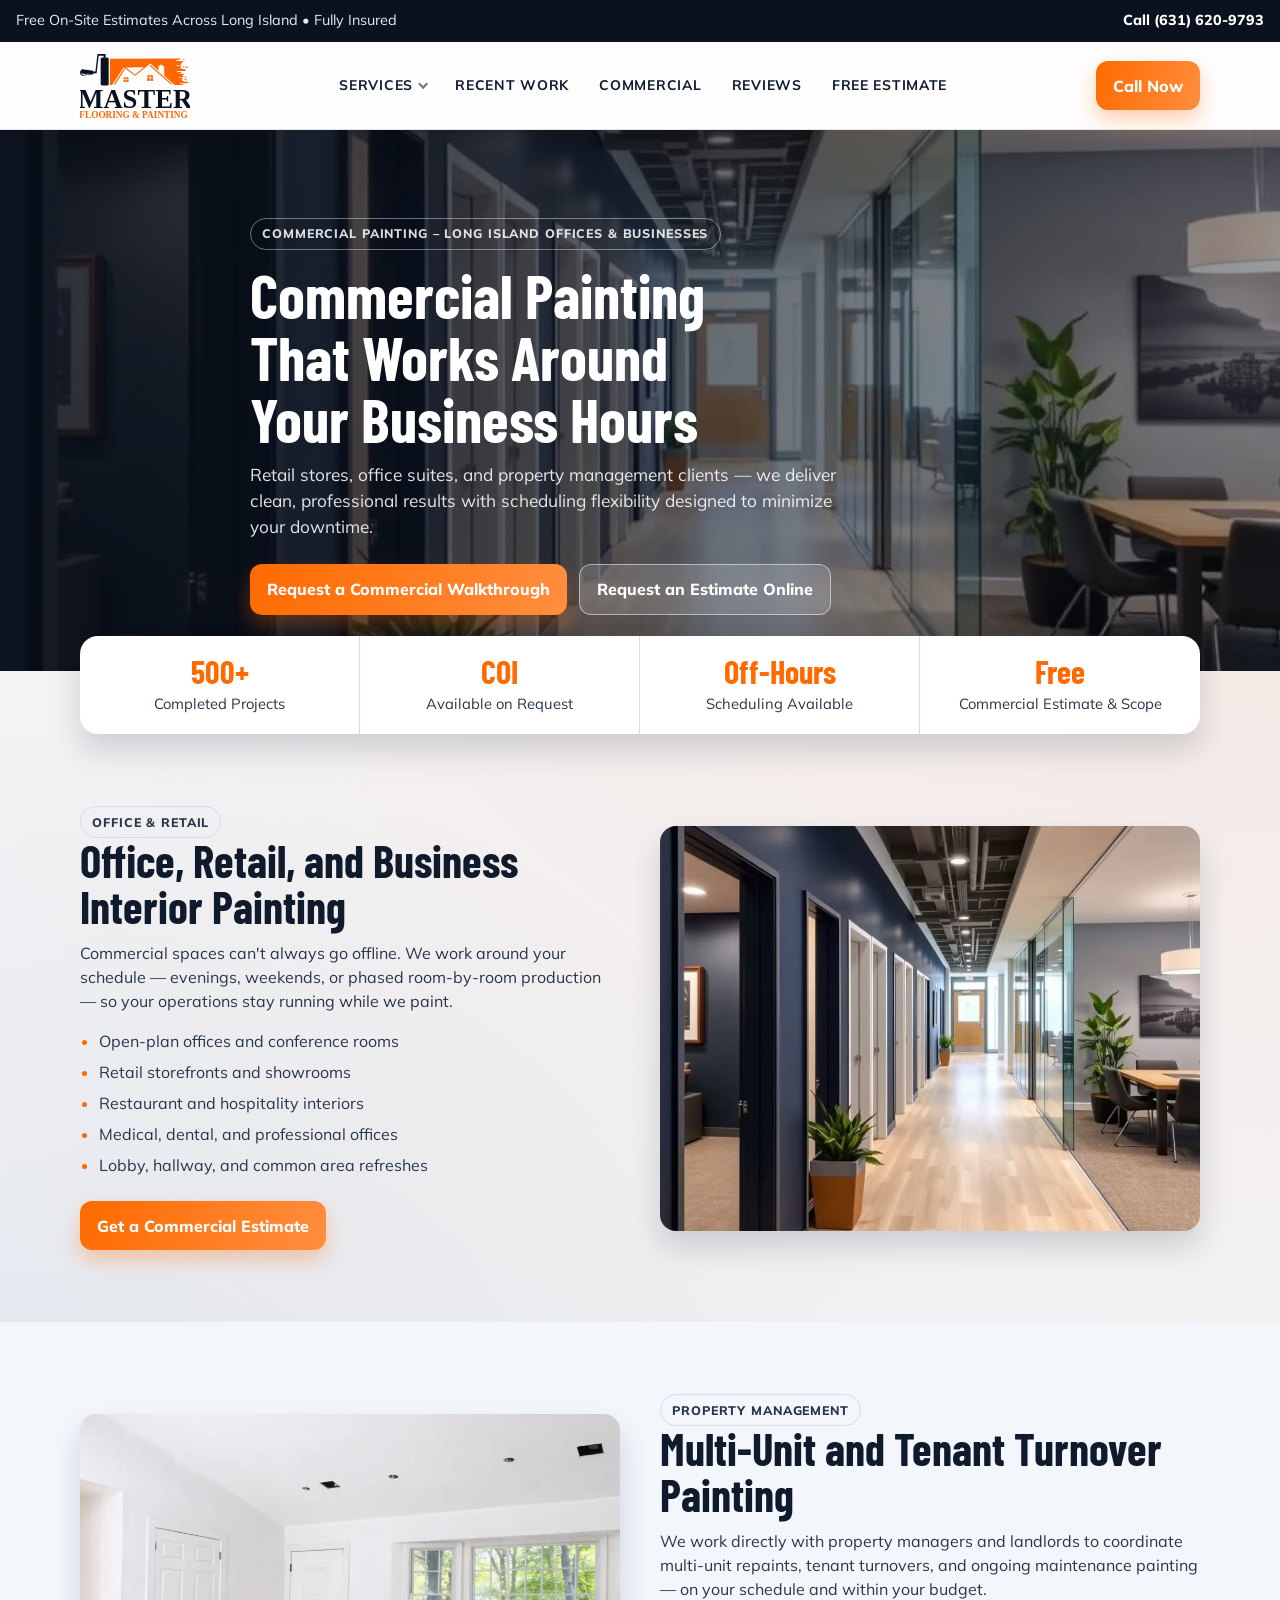
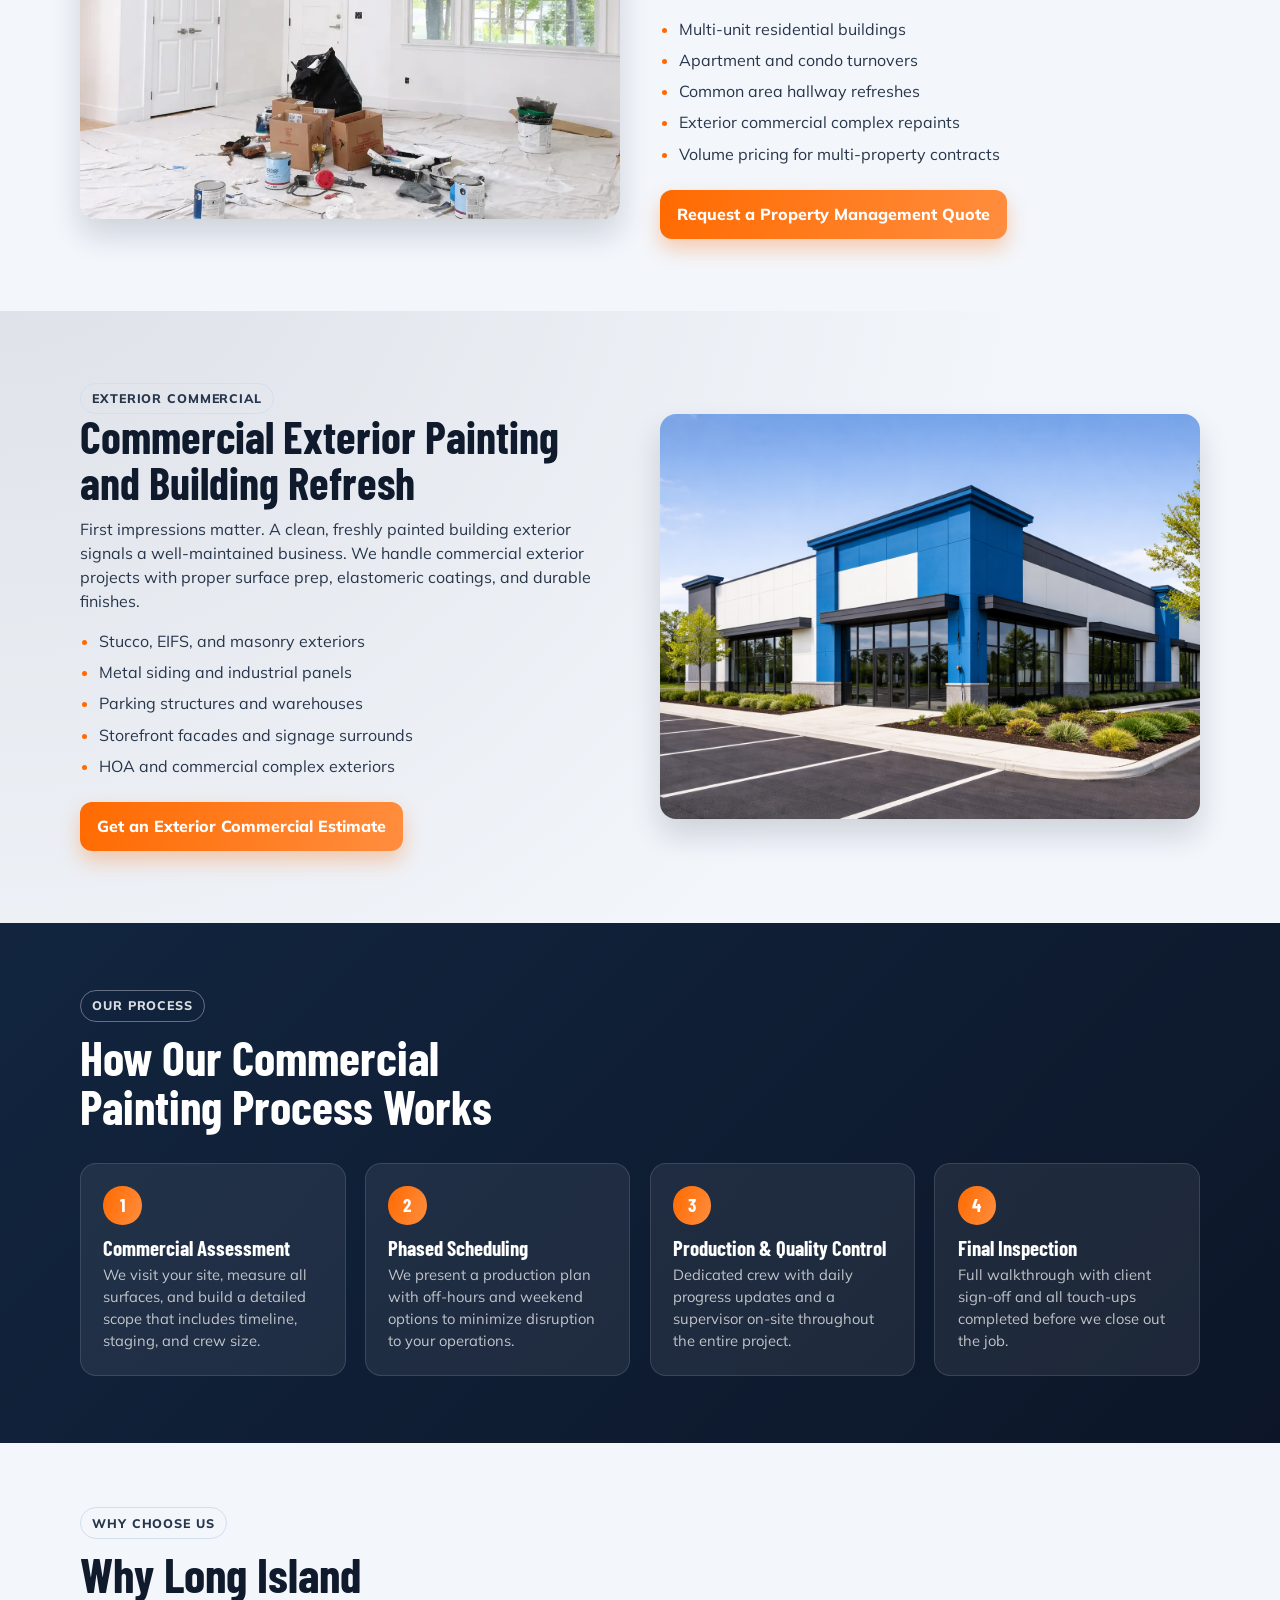
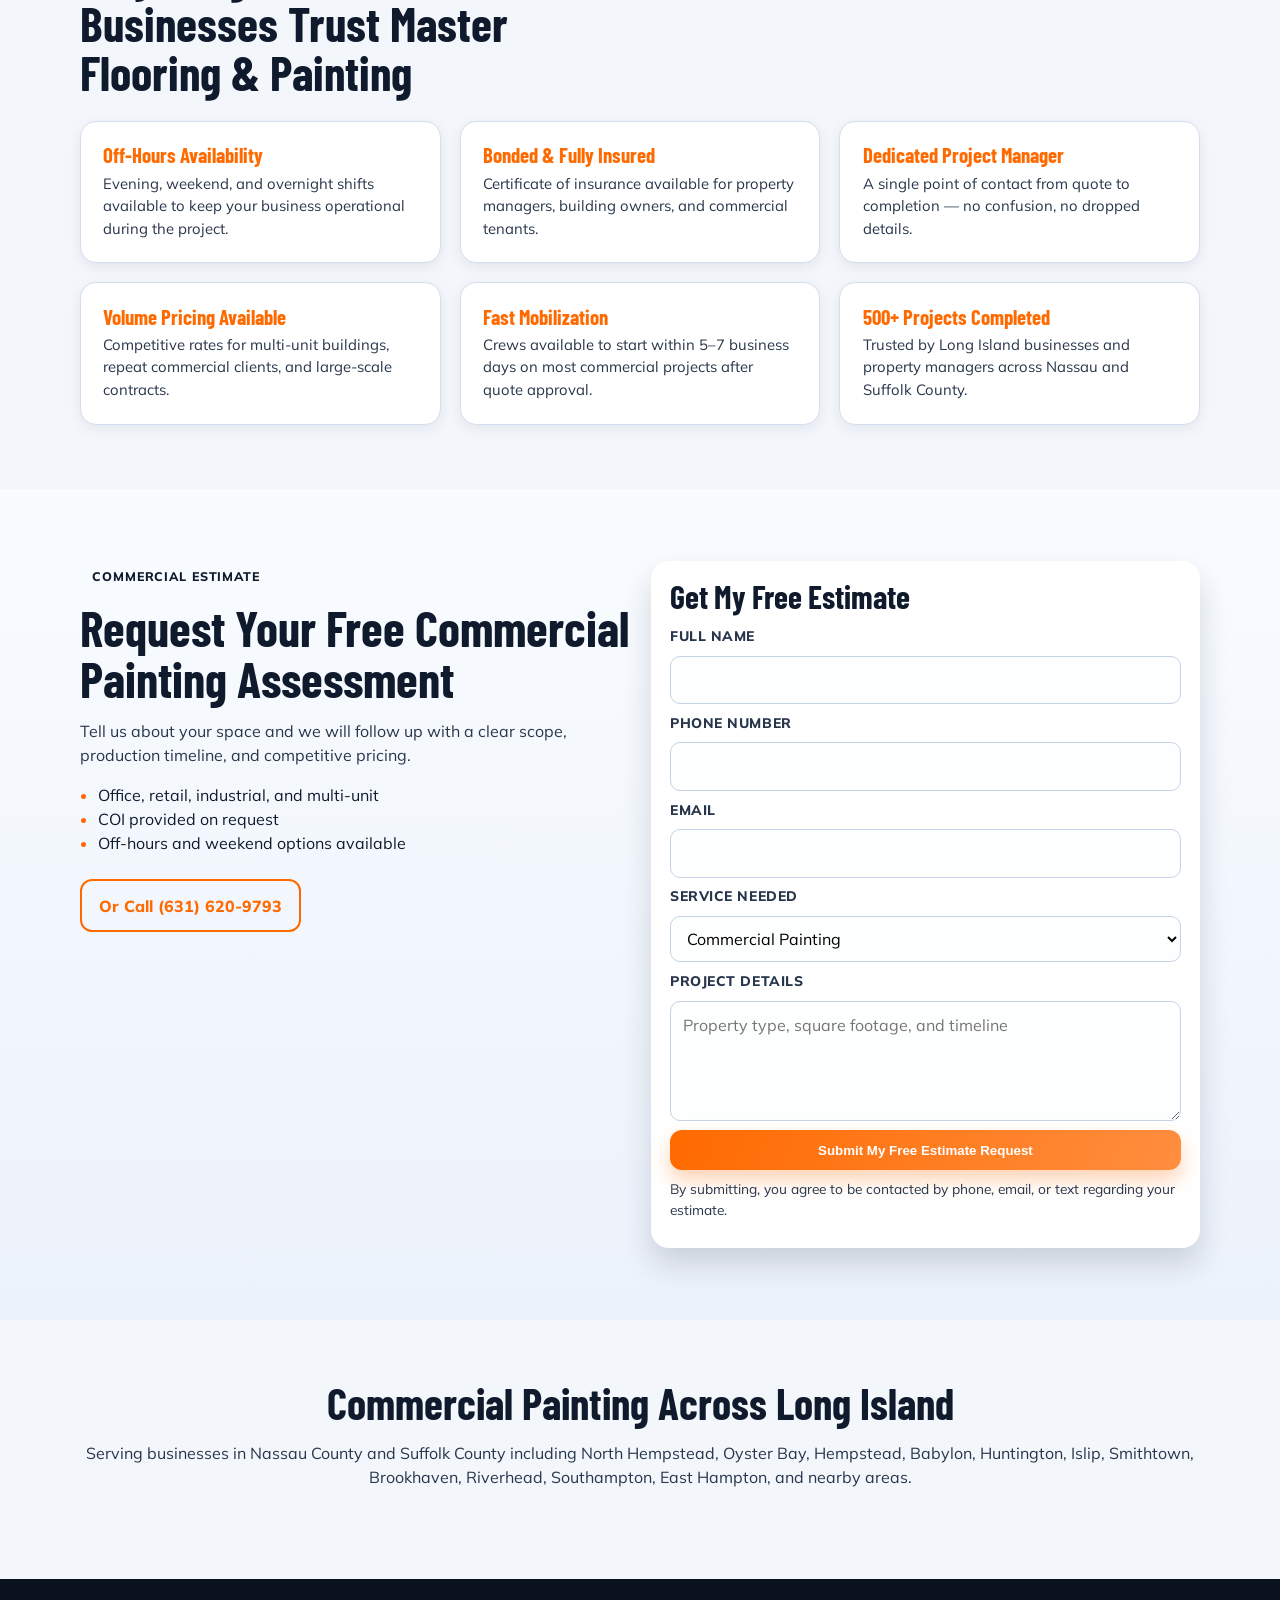
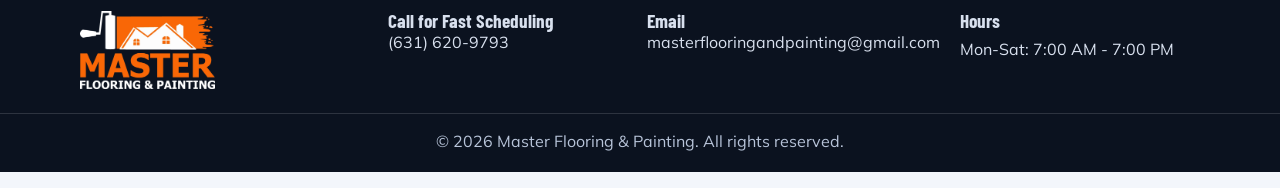
==== commercial-painting.html @ aba2aeae "changes" ====
<!DOCTYPE html>
<html lang="en">
<head>
  <meta charset="UTF-8" />
  <meta name="viewport" content="width=device-width, initial-scale=1.0" />
  <title>Commercial Painting | Master Flooring &amp; Painting &ndash; Long Island</title>
  <meta name="description" content="Long Island commercial painting for offices, retail spaces, and multi-unit properties. Off-hours scheduling available. Free commercial estimates in Nassau and Suffolk County." />
  <link rel="preconnect" href="https://fonts.googleapis.com" />
  <link rel="preconnect" href="https://fonts.gstatic.com" crossorigin />
  <link href="https://fonts.googleapis.com/css2?family=Barlow+Condensed:wght@500;700&family=Mulish:wght@400;600;700;800&display=swap" rel="stylesheet" />
  <link rel="stylesheet" href="styles.css" />
</head>
<body>

  <div class="top-strip">
    <p>Free On-Site Estimates Across Long Island &bull; Fully Insured</p>
    <a class="top-strip__call" href="tel:+16316209793">Call (631) 620-9793</a>
  </div>

  <header class="site-header">
    <div class="nav-wrap">
      <a class="brand" href="index.html">
        <picture>
          <source srcset="assets/images/masterpaintinglogo.webp" media="(max-width: 640px)" />
          <img src="assets/images/masterpaintinglogo.svg" alt="Master Flooring and Painting logo" />
        </picture>
      </a>
      <button class="nav-toggle" type="button" aria-label="Open menu" aria-expanded="false" aria-controls="site-nav">
        <span></span>
        <span></span>
        <span></span>
      </button>
      <nav id="site-nav" class="site-nav">
        <div class="nav-dropdown">
          <a href="index.html#services">Services</a>
          <div class="nav-dropdown__menu">
            <a href="residential-painting.html">Residential Painting</a>
            <a href="commercial-painting.html">Commercial Painting</a>
            <a href="power-washing.html">Power Washing</a>
            <a href="flooring.html">Flooring</a>
            <a href="deck-painting-staining.html">Deck Painting &amp; Staining</a>
          </div>
        </div>
        <a href="index.html#work">Recent Work</a>
        <a href="commercial-painting.html">Commercial</a>
        <a href="reviews.html">Reviews</a>
        <a href="#estimate">Free Estimate</a>
      </nav>
      <a class="btn btn--primary" href="tel:+16316209793">Call Now</a>
    </div>
  </header>

  <main>

    <section class="service-hero" style="background-image: url('assets/images/interior_painting_corporate.webp');">
      <div class="service-hero__overlay"></div>
      <div class="service-hero__content container">
        <span class="kicker">Commercial Painting &ndash; Long Island Offices &amp; Businesses</span>
        <h1>Commercial Painting That Works Around Your Business Hours</h1>
        <p>Retail stores, office suites, and property management clients &mdash; we deliver clean, professional results with scheduling flexibility designed to minimize your downtime.</p>
        <div class="hero__cta">
          <a class="btn btn--primary" href="tel:+16316209793">Request a Commercial Walkthrough</a>
          <a class="btn btn--ghost" href="#estimate">Request an Estimate Online</a>
        </div>
      </div>
    </section>

    <section class="proof container" aria-label="Trust indicators">
      <article>
        <h3>500+</h3>
        <p>Completed Projects</p>
      </article>
      <article>
        <h3>COI</h3>
        <p>Available on Request</p>
      </article>
      <article>
        <h3>Off-Hours</h3>
        <p>Scheduling Available</p>
      </article>
      <article>
        <h3>Free</h3>
        <p>Commercial Estimate &amp; Scope</p>
      </article>
    </section>

    <section class="service-detail container">
      <div class="service-detail__grid">
        <div class="service-detail__copy">
          <span class="kicker" style="border-color: var(--line); color: var(--ink-soft);">Office &amp; Retail</span>
          <h2>Office, Retail, and Business Interior Painting</h2>
          <p>Commercial spaces can't always go offline. We work around your schedule &mdash; evenings, weekends, or phased room-by-room production &mdash; so your operations stay running while we paint.</p>
          <ul>
            <li>Open-plan offices and conference rooms</li>
            <li>Retail storefronts and showrooms</li>
            <li>Restaurant and hospitality interiors</li>
            <li>Medical, dental, and professional offices</li>
            <li>Lobby, hallway, and common area refreshes</li>
          </ul>
          <a class="btn btn--primary" href="#estimate">Get a Commercial Estimate</a>
        </div>
        <img class="service-detail__img" src="assets/images/interior_painting_corporate.webp" alt="Corporate office interior painting on Long Island" loading="lazy" />
      </div>
    </section>

    <section class="service-detail" style="background: var(--surface);">
      <div class="container">
        <div class="service-detail__grid service-detail__grid--reversed">
          <div class="service-detail__copy">
            <span class="kicker" style="border-color: var(--line); color: var(--ink-soft);">Property Management</span>
            <h2>Multi-Unit and Tenant Turnover Painting</h2>
            <p>We work directly with property managers and landlords to coordinate multi-unit repaints, tenant turnovers, and ongoing maintenance painting &mdash; on your schedule and within your budget.</p>
            <ul>
              <li>Multi-unit residential buildings</li>
              <li>Apartment and condo turnovers</li>
              <li>Common area hallway refreshes</li>
              <li>Exterior commercial complex repaints</li>
              <li>Volume pricing for multi-property contracts</li>
            </ul>
            <a class="btn btn--primary" href="#estimate">Request a Property Management Quote</a>
          </div>
          <img class="service-detail__img" src="assets/images/commercial_painting_interior.webp" alt="Commercial interior painting tenant turnover" loading="lazy" />
        </div>
      </div>
    </section>

    <section class="service-detail container">
      <div class="service-detail__grid">
        <div class="service-detail__copy">
          <span class="kicker" style="border-color: var(--line); color: var(--ink-soft);">Exterior Commercial</span>
          <h2>Commercial Exterior Painting and Building Refresh</h2>
          <p>First impressions matter. A clean, freshly painted building exterior signals a well-maintained business. We handle commercial exterior projects with proper surface prep, elastomeric coatings, and durable finishes.</p>
          <ul>
            <li>Stucco, EIFS, and masonry exteriors</li>
            <li>Metal siding and industrial panels</li>
            <li>Parking structures and warehouses</li>
            <li>Storefront facades and signage surrounds</li>
            <li>HOA and commercial complex exteriors</li>
          </ul>
          <a class="btn btn--primary" href="#estimate">Get an Exterior Commercial Estimate</a>
        </div>
        <img class="service-detail__img" src="assets/images/exterior commercial building painting.png" alt="Exterior painting of commercial building" loading="lazy" />
      </div>
    </section>

    <section class="process-section">
      <div class="container">
        <div class="section-heading">
          <span class="kicker">Our Process</span>
          <h2>How Our Commercial Painting Process Works</h2>
        </div>
        <div class="process-steps">
          <div class="process-step">
            <div class="process-step__num">1</div>
            <h3>Commercial Assessment</h3>
            <p>We visit your site, measure all surfaces, and build a detailed scope that includes timeline, staging, and crew size.</p>
          </div>
          <div class="process-step">
            <div class="process-step__num">2</div>
            <h3>Phased Scheduling</h3>
            <p>We present a production plan with off-hours and weekend options to minimize disruption to your operations.</p>
          </div>
          <div class="process-step">
            <div class="process-step__num">3</div>
            <h3>Production &amp; Quality Control</h3>
            <p>Dedicated crew with daily progress updates and a supervisor on-site throughout the entire project.</p>
          </div>
          <div class="process-step">
            <div class="process-step__num">4</div>
            <h3>Final Inspection</h3>
            <p>Full walkthrough with client sign-off and all touch-ups completed before we close out the job.</p>
          </div>
        </div>
      </div>
    </section>

    <section class="why-us">
      <div class="container">
        <div class="section-heading">
          <span class="kicker">Why Choose Us</span>
          <h2>Why Long Island Businesses Trust Master Flooring &amp; Painting</h2>
        </div>
        <div class="why-us-grid">
          <div class="why-us-card">
            <h3>Off-Hours Availability</h3>
            <p>Evening, weekend, and overnight shifts available to keep your business operational during the project.</p>
          </div>
          <div class="why-us-card">
            <h3>Bonded &amp; Fully Insured</h3>
            <p>Certificate of insurance available for property managers, building owners, and commercial tenants.</p>
          </div>
          <div class="why-us-card">
            <h3>Dedicated Project Manager</h3>
            <p>A single point of contact from quote to completion &mdash; no confusion, no dropped details.</p>
          </div>
          <div class="why-us-card">
            <h3>Volume Pricing Available</h3>
            <p>Competitive rates for multi-unit buildings, repeat commercial clients, and large-scale contracts.</p>
          </div>
          <div class="why-us-card">
            <h3>Fast Mobilization</h3>
            <p>Crews available to start within 5&ndash;7 business days on most commercial projects after quote approval.</p>
          </div>
          <div class="why-us-card">
            <h3>500+ Projects Completed</h3>
            <p>Trusted by Long Island businesses and property managers across Nassau and Suffolk County.</p>
          </div>
        </div>
      </div>
    </section>

    <section class="estimate" id="estimate">
      <div class="container estimate__grid">
        <div class="estimate__pitch">
          <span class="kicker">Commercial Estimate</span>
          <h2>Request Your Free Commercial Painting Assessment</h2>
          <p>Tell us about your space and we will follow up with a clear scope, production timeline, and competitive pricing.</p>
          <ul>
            <li>Office, retail, industrial, and multi-unit</li>
            <li>COI provided on request</li>
            <li>Off-hours and weekend options available</li>
          </ul>
          <a class="btn btn--ghost-dark" href="tel:+16316209793">Or Call (631) 620-9793</a>
        </div>
        <form class="lead-form" action="mailto:masterflooringandpainting@gmail.com" method="post" novalidate>
          <h3>Get My Free Estimate</h3>
          <label for="name">Full Name</label>
          <input id="name" name="name" type="text" autocomplete="name" required />

          <label for="phone">Phone Number</label>
          <input id="phone" name="phone" type="tel" autocomplete="tel" required />

          <label for="email">Email</label>
          <input id="email" name="email" type="email" autocomplete="email" required />

          <label for="service">Service Needed</label>
          <select id="service" name="service" required>
            <option value="">Select a service</option>
            <option>Residential Painting</option>
            <option selected>Commercial Painting</option>
            <option>Flooring</option>
            <option>Power Washing</option>
            <option>Deck Painting &amp; Staining</option>
            <option>Multiple Services</option>
          </select>

          <label for="message">Project Details</label>
          <textarea id="message" name="message" rows="4" placeholder="Property type, square footage, and timeline"></textarea>

          <button type="submit" class="btn btn--primary btn--full">Submit My Free Estimate Request</button>
          <p class="form-note">By submitting, you agree to be contacted by phone, email, or text regarding your estimate.</p>
          <p class="form-status" aria-live="polite"></p>
        </form>
      </div>
    </section>

    <section class="service-area container">
      <h2>Commercial Painting Across Long Island</h2>
      <p>Serving businesses in Nassau County and Suffolk County including North Hempstead, Oyster Bay, Hempstead, Babylon, Huntington, Islip, Smithtown, Brookhaven, Riverhead, Southampton, East Hampton, and nearby areas.</p>
    </section>

  </main>

  <footer class="site-footer">
    <div class="container footer-grid">
      <img src="assets/images/masterflooringandpaintinglogoSVGrectangleorangewhite.webp" alt="Master Flooring and Painting logo" />
      <div>
        <h4>Call for Fast Scheduling</h4>
        <a href="tel:+16316209793">(631) 620-9793</a>
      </div>
      <div>
        <h4>Email</h4>
        <a href="mailto:masterflooringandpainting@gmail.com">masterflooringandpainting@gmail.com</a>
      </div>
      <div>
        <h4>Hours</h4>
        <p>Mon-Sat: 7:00 AM - 7:00 PM</p>
      </div>
    </div>
    <p class="copyright">&copy; <span id="year"></span> Master Flooring &amp; Painting. All rights reserved.</p>
  </footer>

  <script src="script.js"></script>
</body>
</html>
---- styles.css ----
:root {
  --ink: #0f1b2d;
  --ink-soft: #27364b;
  --surface: #f3f6fb;
  --white: #ffffff;
  --accent: #ff6a00;
  --accent-dark: #cf5300;
  --line: #d3deee;
  --shadow: 0 16px 30px rgba(19, 30, 53, 0.16);
}

* {
  box-sizing: border-box;
}

html,
body {
  margin: 0;
  padding: 0;
}

body {
  font-family: "Mulish", "Segoe UI", sans-serif;
  color: var(--ink);
  background:
    radial-gradient(circle at 100% 0%, rgba(255, 106, 0, 0.13), transparent 35%),
    radial-gradient(circle at 0% 35%, rgba(15, 27, 45, 0.1), transparent 30%),
    var(--surface);
  line-height: 1.5;
}

img {
  max-width: 100%;
  display: block;
}

ul li::marker {
  color: var(--accent);
}

.container {
  width: min(1120px, calc(100% - 2rem));
  margin-inline: auto;
}

.top-strip {
  display: flex;
  justify-content: space-between;
  align-items: center;
  gap: 1rem;
  padding: 0.65rem 1rem;
  background: #0b121f;
  color: #e7ecf6;
  font-size: 0.9rem;
}

.top-strip p {
  margin: 0;
}

.top-strip__call {
  color: #fff;
  text-decoration: none;
  font-weight: 800;
}

.site-header {
  position: sticky;
  top: 0;
  z-index: 20;
  backdrop-filter: blur(9px);
  background: rgba(255, 255, 255, 0.9);
  border-bottom: 1px solid rgba(11, 18, 31, 0.1);
}

.nav-wrap {
  width: min(1120px, calc(100% - 2rem));
  margin-inline: auto;
  padding: 0.7rem 0;
  display: grid;
  align-items: center;
  grid-template-columns: auto 1fr auto;
  gap: 1rem;
}

.brand img {
  width: clamp(70px, 10vw, 110px);
  height: auto;
  object-fit: contain;
}

nav {
  justify-self: center;
  display: flex;
  gap: 0.2rem;
  flex-wrap: wrap;
  align-items: center;
}

nav > a {
  color: var(--ink);
  text-decoration: none;
  font-weight: 700;
  font-size: 0.87rem;
  letter-spacing: 0.05em;
  text-transform: uppercase;
  padding: 0.5rem 0.85rem;
  border-radius: 8px;
  transition: background 0.18s, color 0.18s;
}

nav > a:hover {
  background: var(--surface);
  color: var(--accent);
}

.nav-toggle {
  display: none;
  width: 42px;
  height: 42px;
  border: 1px solid var(--line);
  background: var(--white);
  border-radius: 10px;
  align-items: center;
  justify-content: center;
  gap: 0.25rem;
  flex-direction: column;
  cursor: pointer;
}

.nav-toggle span {
  display: block;
  width: 18px;
  height: 2px;
  background: var(--ink);
  border-radius: 2px;
  transition: transform 0.2s ease, opacity 0.2s ease;
}

.nav-toggle[aria-expanded="true"] span:nth-child(1) {
  transform: translateY(6px) rotate(45deg);
}

.nav-toggle[aria-expanded="true"] span:nth-child(2) {
  opacity: 0;
}

.nav-toggle[aria-expanded="true"] span:nth-child(3) {
  transform: translateY(-6px) rotate(-45deg);
}

.kicker {
  display: inline-block;
  padding: 0.35rem 0.7rem;
  border: 1px solid rgba(255, 255, 255, 0.4);
  border-radius: 999px;
  font-size: 0.78rem;
  letter-spacing: 0.07em;
  text-transform: uppercase;
  font-weight: 800;
}

.btn {
  border: none;
  border-radius: 12px;
  padding: 0.78rem 1.05rem;
  font-weight: 800;
  text-decoration: none;
  display: inline-flex;
  align-items: center;
  justify-content: center;
  transition: 0.2s ease;
  cursor: pointer;
}

.btn:hover {
  transform: translateY(-2px);
}

.btn--primary {
  background: linear-gradient(110deg, var(--accent), #ff8e3f);
  color: white;
  box-shadow: 0 10px 20px rgba(255, 106, 0, 0.3);
}

.btn--ghost {
  background: rgba(255, 255, 255, 0.14);
  color: white;
  border: 1px solid rgba(255, 255, 255, 0.5);
}

.btn--ghost-dark {
  background: transparent;
  color: var(--accent);
  border: 2px solid var(--accent);
}

.btn--full {
  width: 100%;
}

.hero {
  min-height: 76vh;
  display: grid;
  align-items: end;
  position: relative;
  background-image: linear-gradient(100deg, rgba(8, 15, 26, 0.88), rgba(8, 15, 26, 0.35)), url("assets/images/exterior_painting_house_residential.webp");
  background-size: cover;
  background-position: center;
}

.hero__overlay {
  position: absolute;
  inset: 0;
  background: repeating-linear-gradient(75deg, rgba(255, 255, 255, 0.03) 0 8px, transparent 8px 17px);
  pointer-events: none;
}

.hero__content {
  position: relative;
  color: #fff;
  padding-block: 7rem 4rem;
  max-width: 760px;
  animation: rise 0.8s ease;
}

h1,
h2,
h3,
h4 {
  font-family: "Barlow Condensed", "Impact", sans-serif;
  line-height: 1.02;
  margin: 0;
}

h1 {
  margin-top: 0.9rem;
  font-size: clamp(2.2rem, 6vw, 4.4rem);
  max-width: 17ch;
}

.hero p {
  font-size: 1.08rem;
  color: rgba(255, 255, 255, 0.91);
  max-width: 62ch;
}

.hero__cta {
  display: flex;
  gap: 0.8rem;
  flex-wrap: wrap;
  margin-top: 1.45rem;
}

.hero__points {
  list-style: none;
  margin: 1.2rem 0 0;
  padding: 0;
  display: flex;
  gap: 1rem;
  flex-wrap: wrap;
}

.hero__points li {
  padding: 0.35rem 0.7rem;
  background: rgba(255, 255, 255, 0.14);
  border-radius: 999px;
  border: 1px solid rgba(255, 255, 255, 0.25);
  font-size: 0.88rem;
}

.proof {
  margin-top: -2.2rem;
  position: relative;
  z-index: 2;
  background: var(--white);
  border-radius: 18px;
  box-shadow: var(--shadow);
  display: grid;
  grid-template-columns: repeat(4, minmax(0, 1fr));
  overflow: hidden;
}

.proof article {
  padding: 1.2rem;
  border-right: 1px solid var(--line);
  text-align: center;
}

.proof article:last-child {
  border-right: none;
}

.proof h3 {
  color: var(--accent);
  font-size: 2rem;
}

.proof p {
  margin: 0.35rem 0 0;
  color: var(--ink-soft);
  font-size: 0.92rem;
}

.services,
.commercial,
.service-area {
  padding-block: 4.6rem;
}

.section-heading {
  margin-bottom: 1.3rem;
}

.section-heading .kicker {
  color: var(--ink-soft);
  border-color: var(--line);
}

.section-heading h2 {
  margin-top: 0.7rem;
  font-size: clamp(1.9rem, 4vw, 3rem);
  max-width: 20ch;
}

.service-grid {
  display: grid;
  gap: 1.2rem;
  grid-template-columns: repeat(2, minmax(0, 1fr));
}

.service-card {
  background: var(--white);
  border-radius: 16px;
  overflow: hidden;
  box-shadow: var(--shadow);
  border: 1px solid rgba(12, 22, 38, 0.08);
  transition: transform 0.24s ease;
}

.service-card:hover {
  transform: translateY(-4px);
}

.service-card img {
  aspect-ratio: 16 / 10;
  object-fit: cover;
}

.service-card div {
  padding: 1rem 1rem 1.3rem;
}

.service-card h3 {
  font-size: 1.65rem;
}

.service-card p {
  margin: 0.55rem 0 0;
  color: var(--ink-soft);
}

.recent-work {
  background: linear-gradient(135deg, #12253f, #0c1628);
  color: white;
  padding-block: 3.3rem;
}

.section-heading--light .kicker {
  color: white;
  border-color: rgba(255, 255, 255, 0.34);
}

.recent-work__heading h2 {
  max-width: 26ch;
}

.work-gallery {
  margin-top: 0.95rem;
  column-count: 4;
  column-gap: 0.75rem;
}

.work-item {
  display: inline-block;
  width: 100%;
  margin: 0 0 0.75rem;
  border-radius: 12px;
  overflow: hidden;
  border: 1px solid rgba(255, 255, 255, 0.2);
  background: rgba(255, 255, 255, 0.04);
  box-shadow: 0 10px 24px rgba(0, 0, 0, 0.24);
  break-inside: avoid;
  transition: transform 0.2s ease, box-shadow 0.2s ease;
}

.work-item--slot1 {
  grid-column: auto;
  grid-row: auto;
}

.work-item--slot2 {
  grid-column: auto;
  grid-row: auto;
}

.work-item--slot3 {
  grid-column: auto;
  grid-row: auto;
}

.work-item--slot4 {
  grid-column: auto;
  grid-row: auto;
}

.work-item--slot5 {
  grid-column: auto;
  grid-row: auto;
}

.work-item--slot6 {
  grid-column: auto;
  grid-row: auto;
}

.work-item--slot7 {
  grid-column: auto;
  grid-row: auto;
}

.work-item img {
  border-radius: 12px;
  width: 100%;
  height: auto;
  object-fit: initial;
  background: transparent;
  transition: transform 0.26s ease;
}

.work-item:hover {
  transform: translateY(-3px);
  box-shadow: 0 14px 30px rgba(0, 0, 0, 0.34);
}

.work-item:hover img {
  transform: scale(1.015);
}

.commercial {
  display: grid;
  grid-template-columns: 1.1fr 0.9fr;
  gap: 1.5rem;
  align-items: center;
}

.commercial img {
  border-radius: 16px;
  box-shadow: var(--shadow);
  min-height: 320px;
  object-fit: cover;
}

.commercial__content p {
  color: var(--ink-soft);
  margin: 0.85rem 0 1rem;
}

.estimate {
  background: linear-gradient(180deg, #f9fcff 0%, #ecf2fb 100%);
  padding-block: 4.5rem;
}

.estimate__grid {
  display: grid;
  grid-template-columns: 1fr 1fr;
  gap: 1.35rem;
}

.estimate__pitch h2 {
  margin-top: 0.6rem;
  font-size: clamp(2rem, 4.5vw, 3.1rem);
}

.estimate__pitch p {
  color: var(--ink-soft);
}

.estimate__pitch ul {
  margin: 1rem 0 1.5rem;
  padding-left: 1.1rem;
}

.lead-form {
  background: var(--white);
  border-radius: 18px;
  padding: 1.2rem;
  box-shadow: var(--shadow);
  display: grid;
  gap: 0.55rem;
}

.lead-form h3 {
  font-size: 2rem;
  margin-bottom: 0.3rem;
}

.lead-form label {
  font-size: 0.87rem;
  font-weight: 800;
  color: var(--ink-soft);
  text-transform: uppercase;
  letter-spacing: 0.04em;
}

.lead-form input,
.lead-form select,
.lead-form textarea {
  border: 1px solid #c5d3e7;
  border-radius: 10px;
  padding: 0.7rem 0.74rem;
  font: inherit;
  background: #fdfefe;
}

.lead-form input:focus,
.lead-form select:focus,
.lead-form textarea:focus {
  border-color: var(--accent);
  outline: none;
  box-shadow: 0 0 0 3px rgba(255, 106, 0, 0.16);
}

.form-note,
.form-status {
  margin: 0;
  font-size: 0.86rem;
  color: var(--ink-soft);
}

.form-status {
  font-weight: 700;
}

.service-area {
  text-align: center;
  padding-top: 3.8rem;
}

.service-area h2 {
  font-size: clamp(1.8rem, 4vw, 2.7rem);
}

.service-area p {
  color: var(--ink-soft);
}

.site-footer {
  background: #0b121f;
  color: #d8e0ee;
  padding-top: 2rem;
}

.footer-grid {
  display: grid;
  grid-template-columns: 1.2fr repeat(3, 1fr);
  gap: 1.2rem;
  align-items: start;
}

.footer-grid img {
  width: min(135px, 100%);
  filter: saturate(0.95);
}

.footer-grid h4 {
  font-size: 1.2rem;
}

.footer-grid a,
.footer-grid p {
  margin: 0.45rem 0 0;
  color: #d8e0ee;
  text-decoration: none;
}

.copyright {
  border-top: 1px solid rgba(255, 255, 255, 0.14);
  text-align: center;
  margin-top: 1.5rem;
  padding: 0.95rem 1rem 1.2rem;
  color: #b8c4d9;
}

@keyframes rise {
  from {
    transform: translateY(18px);
    opacity: 0;
  }
  to {
    transform: translateY(0);
    opacity: 1;
  }
}

@media (max-width: 960px) {
  .nav-wrap {
    grid-template-columns: 1fr auto;
    justify-items: stretch;
    align-items: center;
    gap: 0.65rem;
  }

  .nav-toggle {
    display: inline-flex;
    justify-self: end;
  }

  .site-nav {
    display: none;
    grid-column: 1 / -1;
    justify-self: stretch;
    width: 100%;
    grid-template-columns: 1fr;
    gap: 0.3rem;
    background: var(--white);
    border: 1px solid var(--line);
    border-radius: 14px;
    padding: 0.55rem;
    box-shadow: var(--shadow);
  }

  .site-nav.is-open {
    display: grid;
  }

  nav > a,
  .nav-dropdown > a {
    width: 100%;
    justify-content: flex-start;
    text-align: left;
    padding: 0.62rem 0.5rem;
    font-size: 0.78rem;
  }

  .nav-dropdown {
    width: 100%;
  }

  .nav-dropdown__menu {
    position: static;
    display: flex;
    left: 0;
    top: auto;
    transform: none;
    min-width: 100%;
    box-shadow: none;
    border: none;
    padding: 0.15rem 0;
    gap: 0;
  }

  .nav-wrap > .btn {
    grid-column: 1 / -1;
    justify-self: stretch;
    width: 100%;
  }

  .proof,
  .service-grid,
  .commercial,
  .estimate__grid,
  .footer-grid {
    grid-template-columns: 1fr;
  }

  .work-gallery {
    column-count: 2;
  }

  .work-item,
  .work-item--slot1,
  .work-item--slot2,
  .work-item--slot3,
  .work-item--slot4,
  .work-item--slot5,
  .work-item--slot6,
  .work-item--slot7 {
    grid-column: span 1;
    grid-row: auto;
  }

  .proof {
    margin-top: 1.3rem;
  }

  .proof article {
    border-right: none;
    border-bottom: 1px solid var(--line);
  }

  .proof article:last-child {
    border-bottom: none;
  }
}

@media (max-width: 640px) {
  .container {
    width: min(1120px, calc(100% - 1.25rem));
  }

  .top-strip {
    flex-direction: column;
    text-align: center;
    gap: 0.35rem;
    padding: 0.55rem 0.75rem;
    font-size: 0.82rem;
  }

  .brand img {
    width: clamp(88px, 24vw, 110px);
  }

  .hero {
    min-height: 72vh;
  }

  .hero__content {
    padding-block: 5rem 2.2rem;
  }

  .hero p,
  .service-hero__content > p {
    font-size: 0.98rem;
  }

  .hero__cta {
    gap: 0.55rem;
  }

  .hero__cta .btn {
    width: 100%;
  }

  .hero__points {
    gap: 0.55rem;
  }

  .hero__points li {
    font-size: 0.8rem;
    padding: 0.3rem 0.56rem;
  }

  h1 {
    max-width: 13ch;
  }

  .services,
  .commercial,
  .service-area,
  .estimate,
  .service-detail,
  .process-section,
  .why-us {
    padding-block: 3.1rem;
  }

  .proof {
    border-radius: 14px;
  }

  .proof article {
    padding: 0.95rem;
  }

  .proof h3 {
    font-size: 1.6rem;
  }

  .service-card div {
    padding: 0.9rem 0.9rem 1rem;
  }

  .service-card h3 {
    font-size: 1.35rem;
  }

  .service-detail__copy ul {
    padding-left: 1rem;
  }

  .process-step {
    padding: 1.05rem;
  }

  .lead-form {
    border-radius: 14px;
    padding: 0.95rem;
  }

  .lead-form h3 {
    font-size: 1.55rem;
  }

  .footer-grid {
    gap: 0.8rem;
    text-align: center;
  }

  .footer-grid img {
    margin-inline: auto;
  }

  .copyright {
    font-size: 0.83rem;
    padding-inline: 0.75rem;
  }
}

@media (hover: none) {
  .nav-dropdown:hover .nav-dropdown__menu {
    display: none;
  }

  .nav-dropdown:focus-within .nav-dropdown__menu {
    display: flex;
  }
}

/* â”€â”€ Dropdown Navigation â”€â”€â”€â”€â”€â”€â”€â”€â”€â”€â”€â”€â”€â”€â”€â”€â”€â”€â”€â”€â”€â”€â”€â”€â”€â”€â”€â”€â”€â”€â”€â”€â”€â”€â”€â”€â”€â”€â”€ */
.nav-dropdown {
  position: relative;
}

.nav-dropdown::after {
  content: "";
  position: absolute;
  left: 0;
  right: 0;
  top: 100%;
  height: 0.55rem;
}

.nav-dropdown > a {
  color: var(--ink);
  text-decoration: none;
  font-weight: 700;
  font-size: 0.87rem;
  letter-spacing: 0.05em;
  text-transform: uppercase;
  padding: 0.5rem 0.85rem;
  border-radius: 8px;
  display: inline-flex;
  align-items: center;
  gap: 0.3rem;
  transition: background 0.18s, color 0.18s;
}

.nav-dropdown > a::after {
  content: "";
  display: inline-block;
  width: 0.38em;
  height: 0.38em;
  border-right: 2px solid currentColor;
  border-bottom: 2px solid currentColor;
  transform: rotate(45deg) translateY(-0.15em);
  opacity: 0.6;
}

.nav-dropdown > a:hover {
  background: var(--surface);
  color: var(--accent);
}

.nav-dropdown__menu {
  display: none;
  position: absolute;
  top: calc(100% + 0.12rem);
  left: 50%;
  transform: translateX(-50%);
  background: var(--white);
  border-radius: 14px;
  box-shadow: 0 16px 48px rgba(15, 27, 45, 0.18), 0 0 0 1px rgba(15,27,45,0.07);
  min-width: 230px;
  flex-direction: column;
  overflow: hidden;
  z-index: 100;
  padding: 0.4rem;
  gap: 0.1rem;
}

.nav-dropdown:hover .nav-dropdown__menu,
.nav-dropdown:focus-within .nav-dropdown__menu {
  display: flex;
}

.nav-dropdown__menu a {
  padding: 0.6rem 1rem;
  color: var(--ink);
  text-decoration: none;
  font-weight: 700;
  font-size: 0.87rem;
  letter-spacing: 0.04em;
  text-transform: uppercase;
  border-radius: 9px;
  transition: background 0.15s, color 0.15s;
  border: none;
}

.nav-dropdown__menu a:last-child {
  border-bottom: none;
}

.nav-dropdown__menu a:hover {
  background: var(--surface);
  color: var(--accent);
}

/* â”€â”€ Service Page Hero â”€â”€â”€â”€â”€â”€â”€â”€â”€â”€â”€â”€â”€â”€â”€â”€â”€â”€â”€â”€â”€â”€â”€â”€â”€â”€â”€â”€â”€â”€â”€â”€â”€â”€â”€â”€â”€â”€â”€â”€ */
.service-hero {
  min-height: 60vh;
  display: grid;
  align-items: end;
  position: relative;
  background-size: cover;
  background-position: center;
}

.service-hero__overlay {
  position: absolute;
  inset: 0;
  background: linear-gradient(100deg, rgba(8, 15, 26, 0.88), rgba(8, 15, 26, 0.38));
  pointer-events: none;
}

.service-hero__content {
  position: relative;
  color: #fff;
  padding-block: 5.5rem 3.5rem;
  max-width: 780px;
  animation: rise 0.8s ease;
}

.service-hero .kicker {
  color: rgba(255, 255, 255, 0.85);
  border-color: rgba(255, 255, 255, 0.4);
}

.service-hero h1 {
  margin-top: 0.9rem;
  font-size: clamp(2rem, 5.5vw, 3.8rem);
}

.service-hero > .service-hero__content p,
.service-hero__content > p {
  font-size: 1.08rem;
  color: rgba(255, 255, 255, 0.88);
  max-width: 60ch;
  margin: 0.75rem 0 1.5rem;
}

/* â”€â”€ Service Detail Sections â”€â”€â”€â”€â”€â”€â”€â”€â”€â”€â”€â”€â”€â”€â”€â”€â”€â”€â”€â”€â”€â”€â”€â”€â”€â”€â”€â”€â”€â”€â”€â”€â”€â”€â”€ */
.service-detail {
  padding-block: 4.5rem;
}

.service-detail__grid {
  display: grid;
  grid-template-columns: 1fr 1fr;
  gap: 2.5rem;
  align-items: center;
}

.service-detail__grid--reversed {
  direction: rtl;
}

.service-detail__grid--reversed > * {
  direction: ltr;
}

.service-detail__copy h2 {
  font-size: clamp(1.8rem, 4vw, 2.8rem);
  margin-bottom: 0.7rem;
}

.service-detail__copy p {
  color: var(--ink-soft);
  margin: 0.5rem 0 1rem;
}

.service-detail__copy ul {
  margin: 0 0 1.5rem;
  padding-left: 1.2rem;
}

.service-detail__copy li {
  color: var(--ink-soft);
  margin-bottom: 0.45rem;
}

.service-detail__img {
  border-radius: 16px;
  box-shadow: var(--shadow);
  object-fit: cover;
  width: 100%;
  aspect-ratio: 4 / 3;
}

/* â”€â”€ Process Steps â”€â”€â”€â”€â”€â”€â”€â”€â”€â”€â”€â”€â”€â”€â”€â”€â”€â”€â”€â”€â”€â”€â”€â”€â”€â”€â”€â”€â”€â”€â”€â”€â”€â”€â”€â”€â”€â”€â”€â”€â”€â”€â”€â”€â”€ */
.process-section {
  background: linear-gradient(135deg, #12253f, #0c1628);
  padding-block: 4.2rem;
}

.process-section .section-heading .kicker {
  color: rgba(255, 255, 255, 0.85);
  border-color: rgba(255, 255, 255, 0.35);
}

.process-section .section-heading h2 {
  color: white;
}

.process-steps {
  display: grid;
  grid-template-columns: repeat(4, 1fr);
  gap: 1.2rem;
  margin-top: 2rem;
}

.process-step {
  background: rgba(255, 255, 255, 0.07);
  border: 1px solid rgba(255, 255, 255, 0.12);
  border-radius: 16px;
  padding: 1.4rem;
}

.process-step__num {
  display: inline-flex;
  align-items: center;
  justify-content: center;
  width: 2.4rem;
  height: 2.4rem;
  background: linear-gradient(110deg, var(--accent), #ff8e3f);
  border-radius: 50%;
  font-family: "Barlow Condensed", sans-serif;
  font-weight: 700;
  font-size: 1.2rem;
  color: white;
  margin-bottom: 0.75rem;
}

.process-step h3 {
  font-size: 1.3rem;
  color: white;
  margin-bottom: 0.4rem;
}

.process-step p {
  color: rgba(255, 255, 255, 0.72);
  font-size: 0.92rem;
  margin: 0;
}

/* â”€â”€ Why Choose Us â”€â”€â”€â”€â”€â”€â”€â”€â”€â”€â”€â”€â”€â”€â”€â”€â”€â”€â”€â”€â”€â”€â”€â”€â”€â”€â”€â”€â”€â”€â”€â”€â”€â”€â”€â”€â”€â”€â”€â”€â”€â”€â”€â”€â”€ */
.why-us {
  background: var(--surface);
  padding-block: 4rem;
}

.why-us .section-heading .kicker {
  color: var(--ink-soft);
  border-color: var(--line);
}

.why-us-grid {
  display: grid;
  grid-template-columns: repeat(3, 1fr);
  gap: 1.2rem;
  margin-top: 1.5rem;
}

.why-us-card {
  background: var(--white);
  border-radius: 16px;
  padding: 1.4rem;
  border: 1px solid var(--line);
  box-shadow: 0 4px 14px rgba(15, 27, 45, 0.07);
}

.why-us-card h3 {
  font-size: 1.3rem;
  color: var(--accent);
  margin-bottom: 0.45rem;
}

.why-us-card p {
  color: var(--ink-soft);
  font-size: 0.93rem;
  margin: 0;
}

/* â”€â”€ Service Card "Learn more" link â”€â”€â”€â”€â”€â”€â”€â”€â”€â”€â”€â”€â”€â”€â”€â”€â”€â”€â”€â”€â”€â”€â”€â”€â”€â”€â”€â”€ */
.service-link {
  display: inline-flex;
  align-items: center;
  gap: 0.25rem;
  color: var(--accent);
  font-weight: 800;
  font-size: 0.9rem;
  text-decoration: none;
  margin-top: 0.6rem;
}

.service-link:hover {
  text-decoration: underline;
}

/* â”€â”€ Responsive: service page elements â”€â”€â”€â”€â”€â”€â”€â”€â”€â”€â”€â”€â”€â”€â”€â”€â”€â”€â”€â”€â”€â”€â”€â”€â”€ */
@media (max-width: 960px) {
  .service-detail__grid {
    grid-template-columns: 1fr;
  }

  .service-detail__grid--reversed {
    direction: ltr;
  }

  .process-steps {
    grid-template-columns: repeat(2, 1fr);
  }

  .why-us-grid {
    grid-template-columns: repeat(2, 1fr);
  }
}

@media (max-width: 640px) {
  .process-steps,
  .why-us-grid,
  .work-gallery {
    grid-template-columns: 1fr;
  }

  .work-gallery {
    column-count: 1;
  }

  .service-hero__content {
    padding-block: 5rem 2.5rem;
  }
}
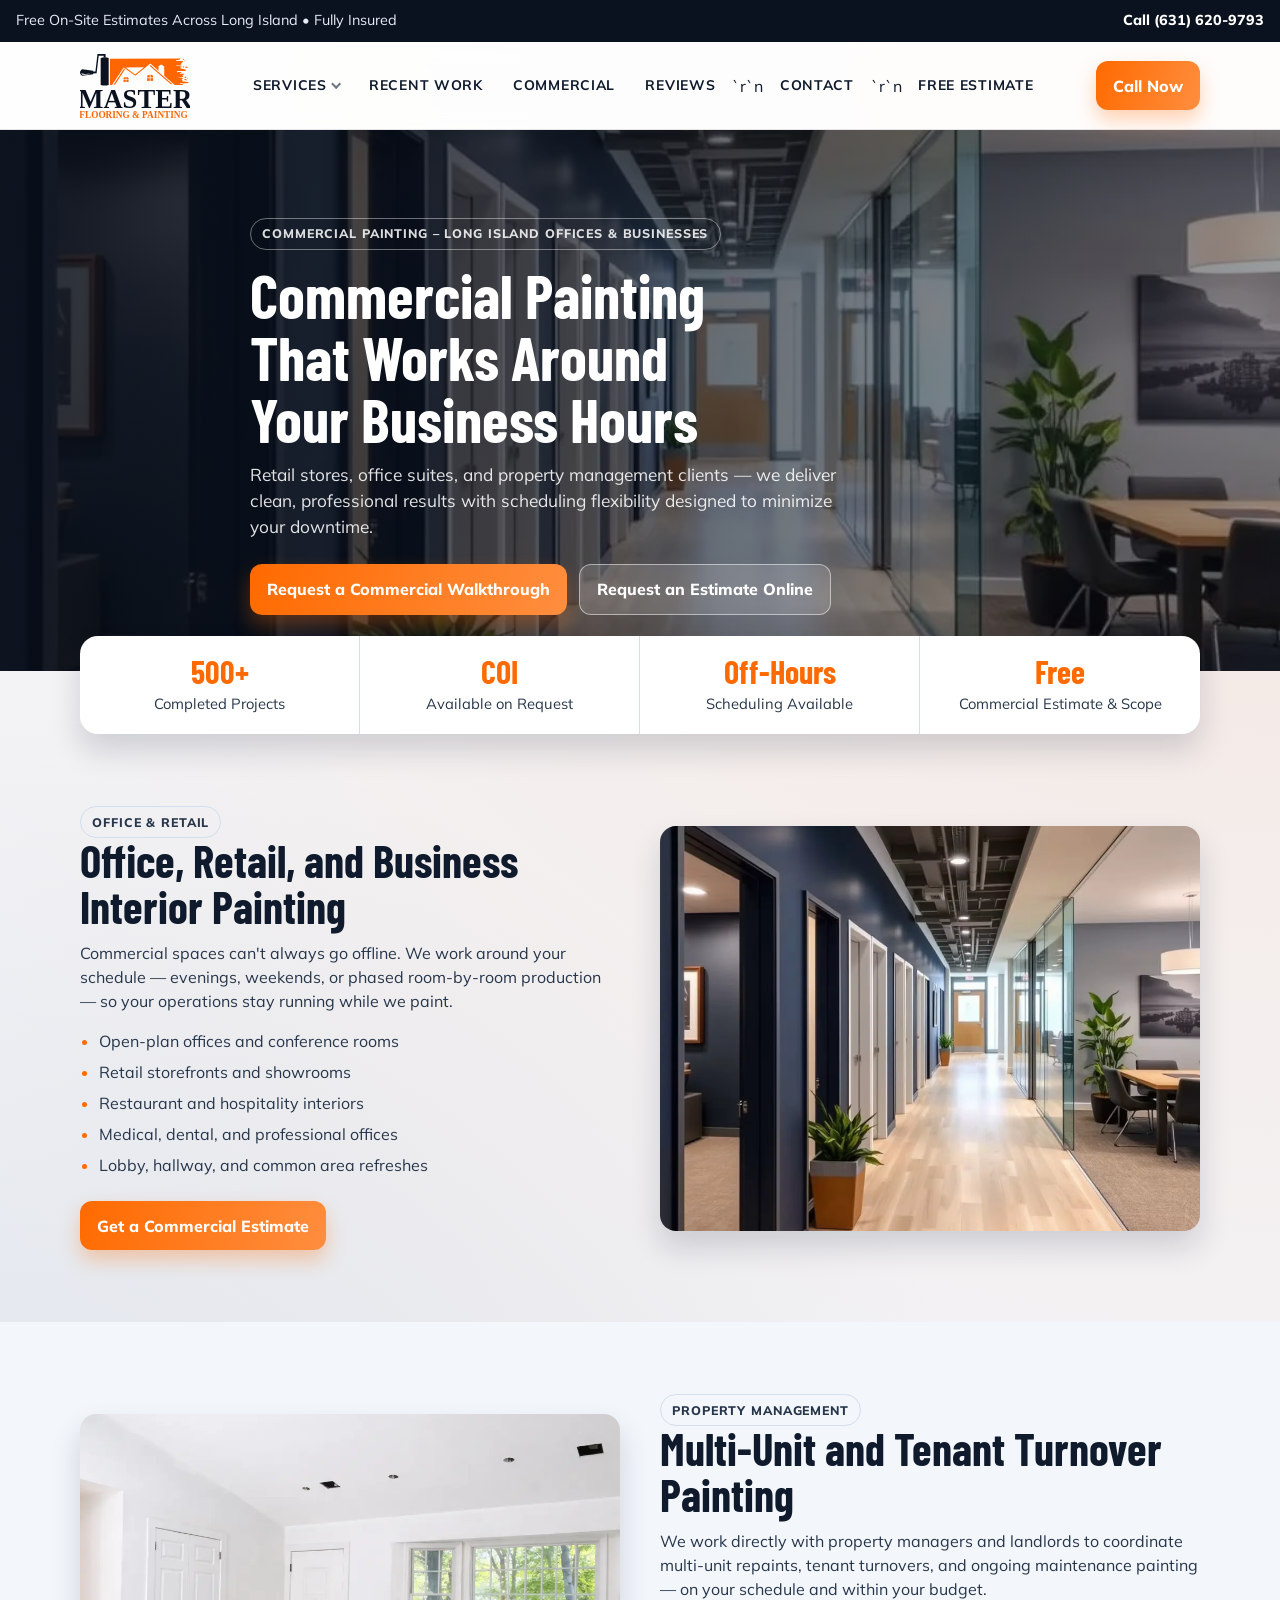
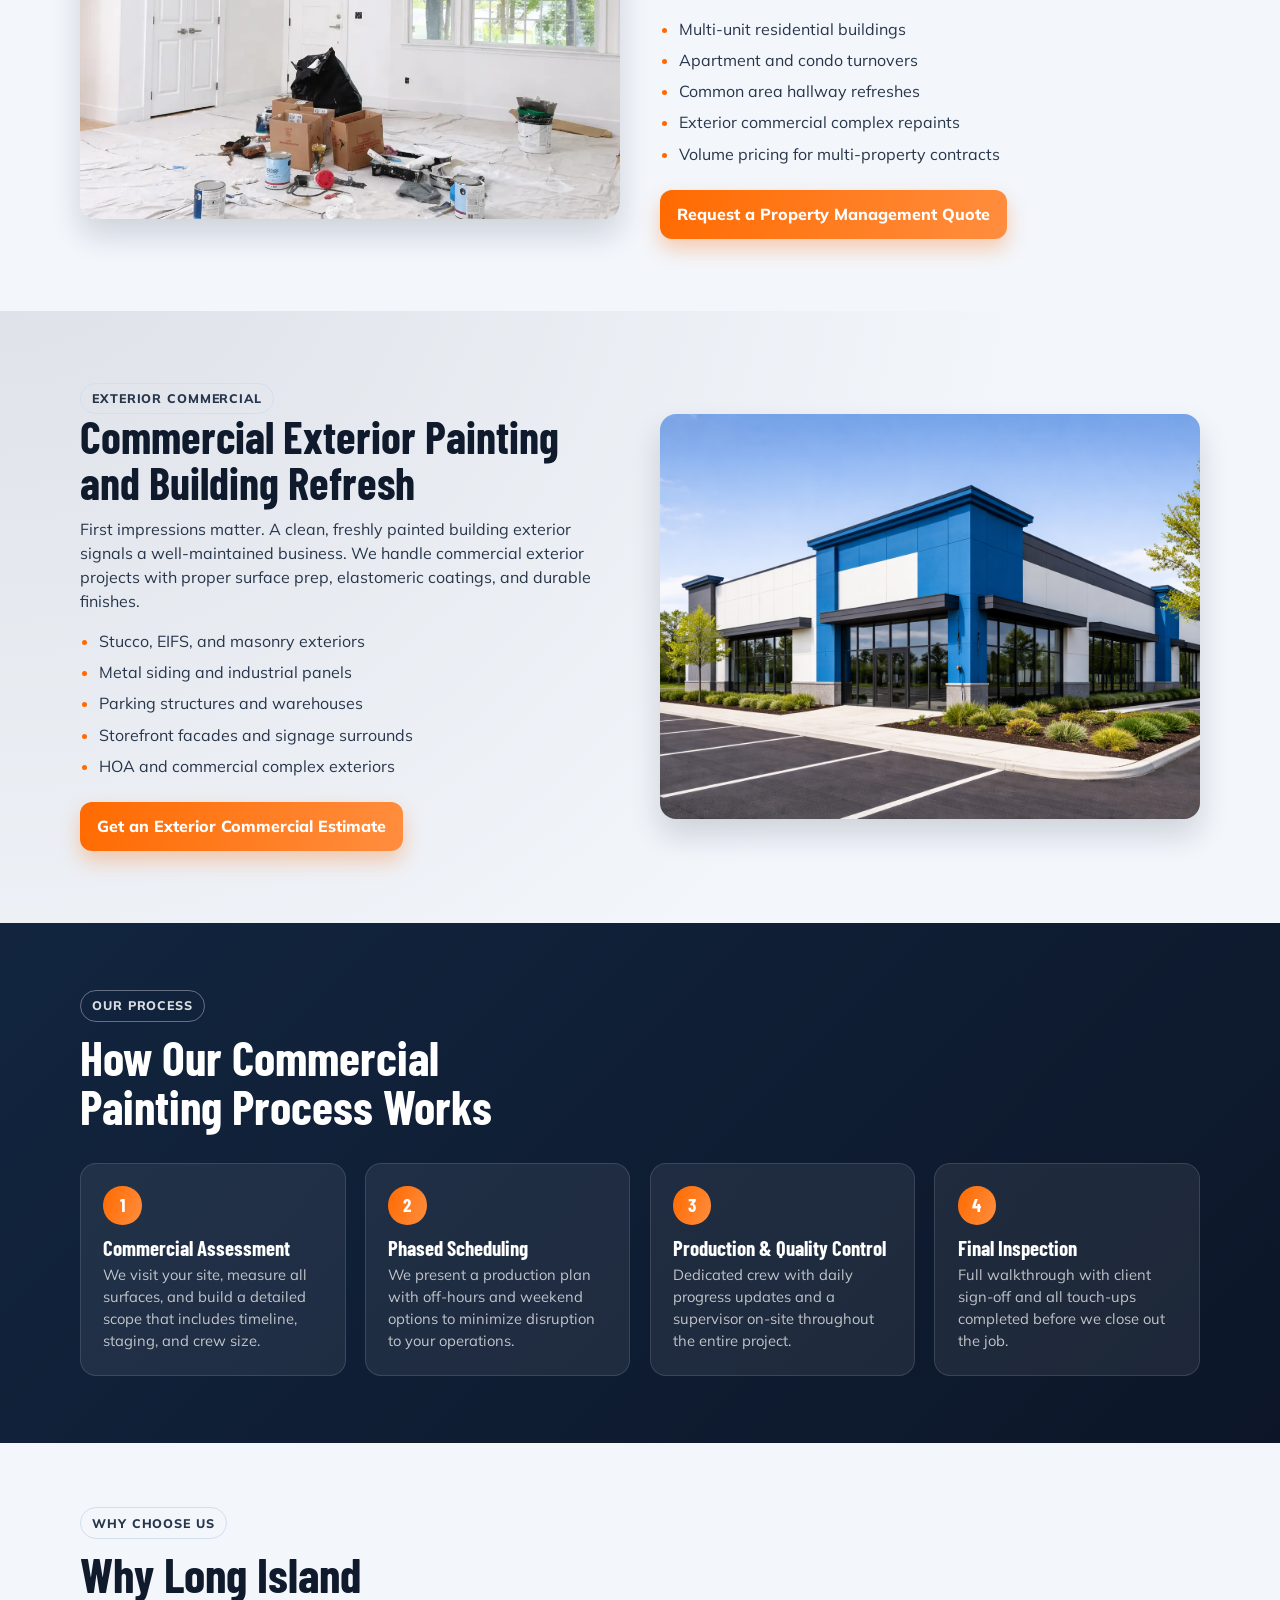
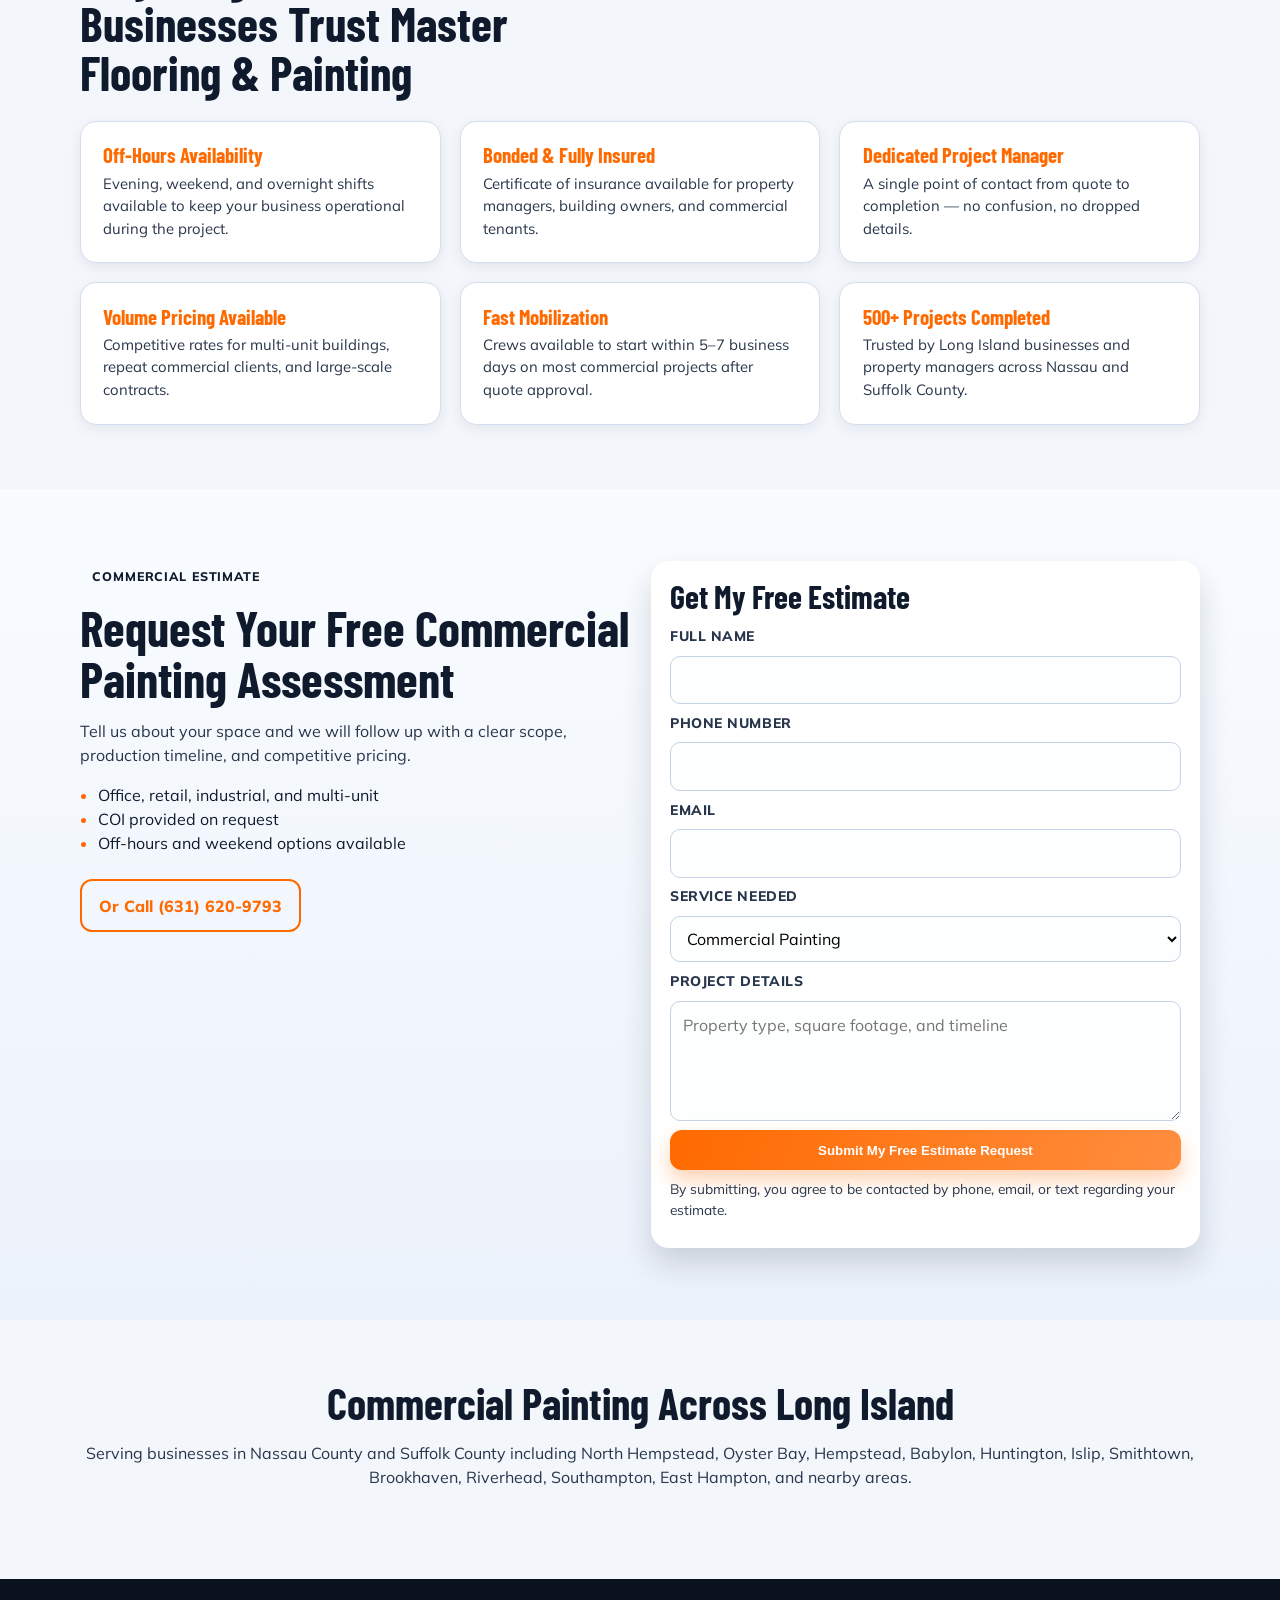
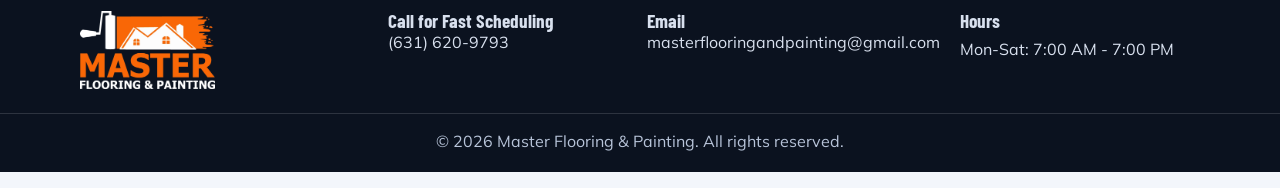
==== commit e9b8d3ad: "Add contact page and service areas page with header nav updates" ====
--- a/commercial-painting.html
+++ b/commercial-painting.html
@@ -43,8 +43,7 @@
         </div>
         <a href="index.html#work">Recent Work</a>
         <a href="commercial-painting.html">Commercial</a>
-        <a href="reviews.html">Reviews</a>
-        <a href="#estimate">Free Estimate</a>
+        <a href="reviews.html">Reviews</a>`r`n        <a href="contact.html">Contact</a>`r`n        <a href="#estimate">Free Estimate</a>
       </nav>
       <a class="btn btn--primary" href="tel:+16316209793">Call Now</a>
     </div>
--- a/styles.css
+++ b/styles.css
@@ -1117,6 +1117,66 @@
   text-decoration: underline;
 }
 
+.locations-page {
+  background: linear-gradient(180deg, #f8fbff 0%, #edf3fb 100%);
+}
+
+.locations-intro {
+  padding-block: 4.2rem 2.1rem;
+}
+
+.locations-intro p {
+  color: var(--ink-soft);
+  max-width: 68ch;
+  margin: 0.8rem 0 0;
+}
+
+.locations-grid {
+  display: grid;
+  grid-template-columns: 1fr 1fr;
+  gap: 1.25rem;
+  padding-bottom: 3.2rem;
+}
+
+.county-card {
+  background: var(--white);
+  border: 1px solid rgba(15, 27, 45, 0.1);
+  border-radius: 16px;
+  box-shadow: 0 12px 26px rgba(15, 27, 45, 0.09);
+  padding: 1.05rem 1rem;
+}
+
+.county-card h2 {
+  font-size: clamp(1.6rem, 3.4vw, 2.2rem);
+  margin-bottom: 0.75rem;
+}
+
+.locations-list {
+  margin: 0;
+  padding-left: 1.2rem;
+  columns: 2;
+  column-gap: 1.45rem;
+}
+
+.locations-list li {
+  margin: 0 0 0.38rem;
+  color: var(--ink-soft);
+  break-inside: avoid;
+}
+
+.locations-cta {
+  background: linear-gradient(135deg, #12253f, #0c1628);
+  color: #fff;
+  text-align: center;
+  padding-block: 2.8rem;
+}
+
+.locations-cta p {
+  color: rgba(255, 255, 255, 0.86);
+  margin: 0.75rem auto 1.05rem;
+  max-width: 60ch;
+}
+
 /* â”€â”€ Responsive: service page elements â”€â”€â”€â”€â”€â”€â”€â”€â”€â”€â”€â”€â”€â”€â”€â”€â”€â”€â”€â”€â”€â”€â”€â”€â”€ */
 @media (max-width: 960px) {
   .service-detail__grid {
@@ -1133,6 +1193,14 @@
 
   .why-us-grid {
     grid-template-columns: repeat(2, 1fr);
+  }
+
+  .locations-grid {
+    grid-template-columns: 1fr;
+  }
+
+  .locations-list {
+    columns: 3;
   }
 }
 
@@ -1150,4 +1218,12 @@
   .service-hero__content {
     padding-block: 5rem 2.5rem;
   }
-}
+
+  .locations-intro {
+    padding-top: 3.2rem;
+  }
+
+  .locations-list {
+    columns: 2;
+  }
+}
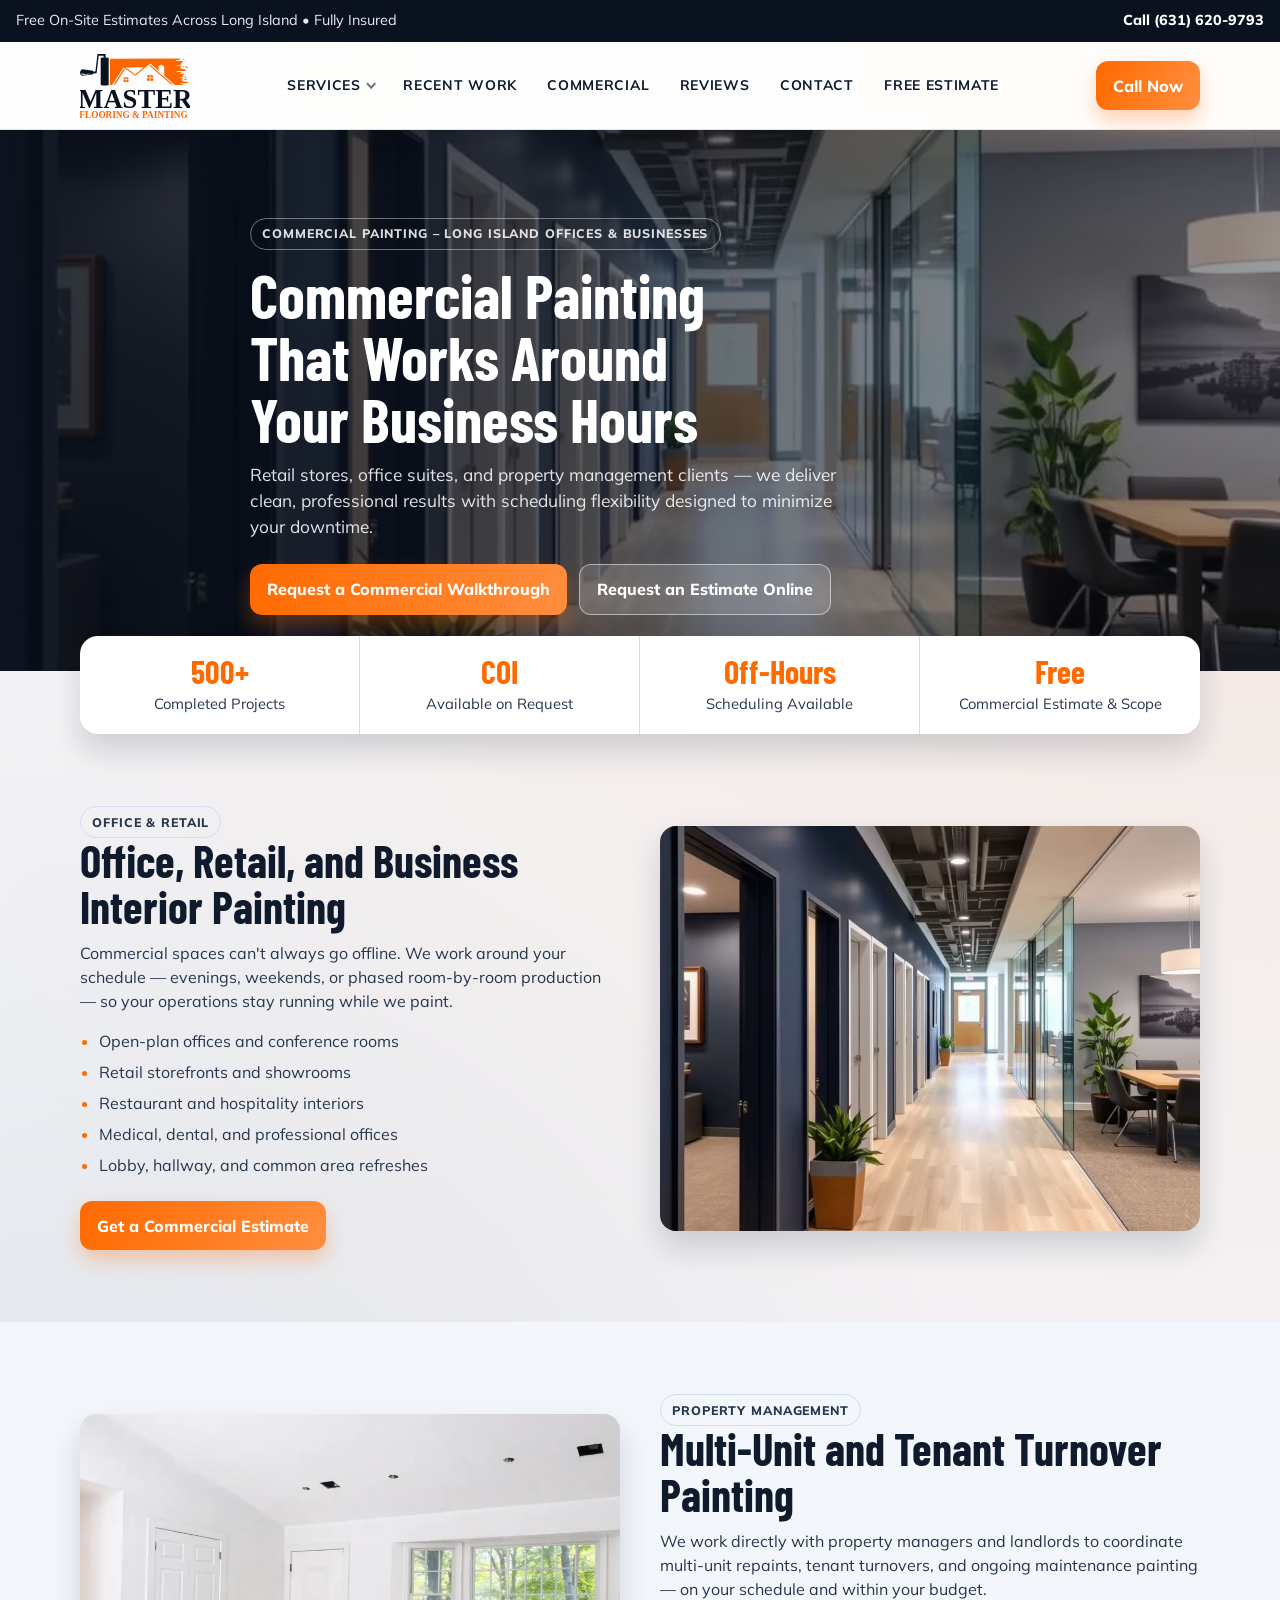
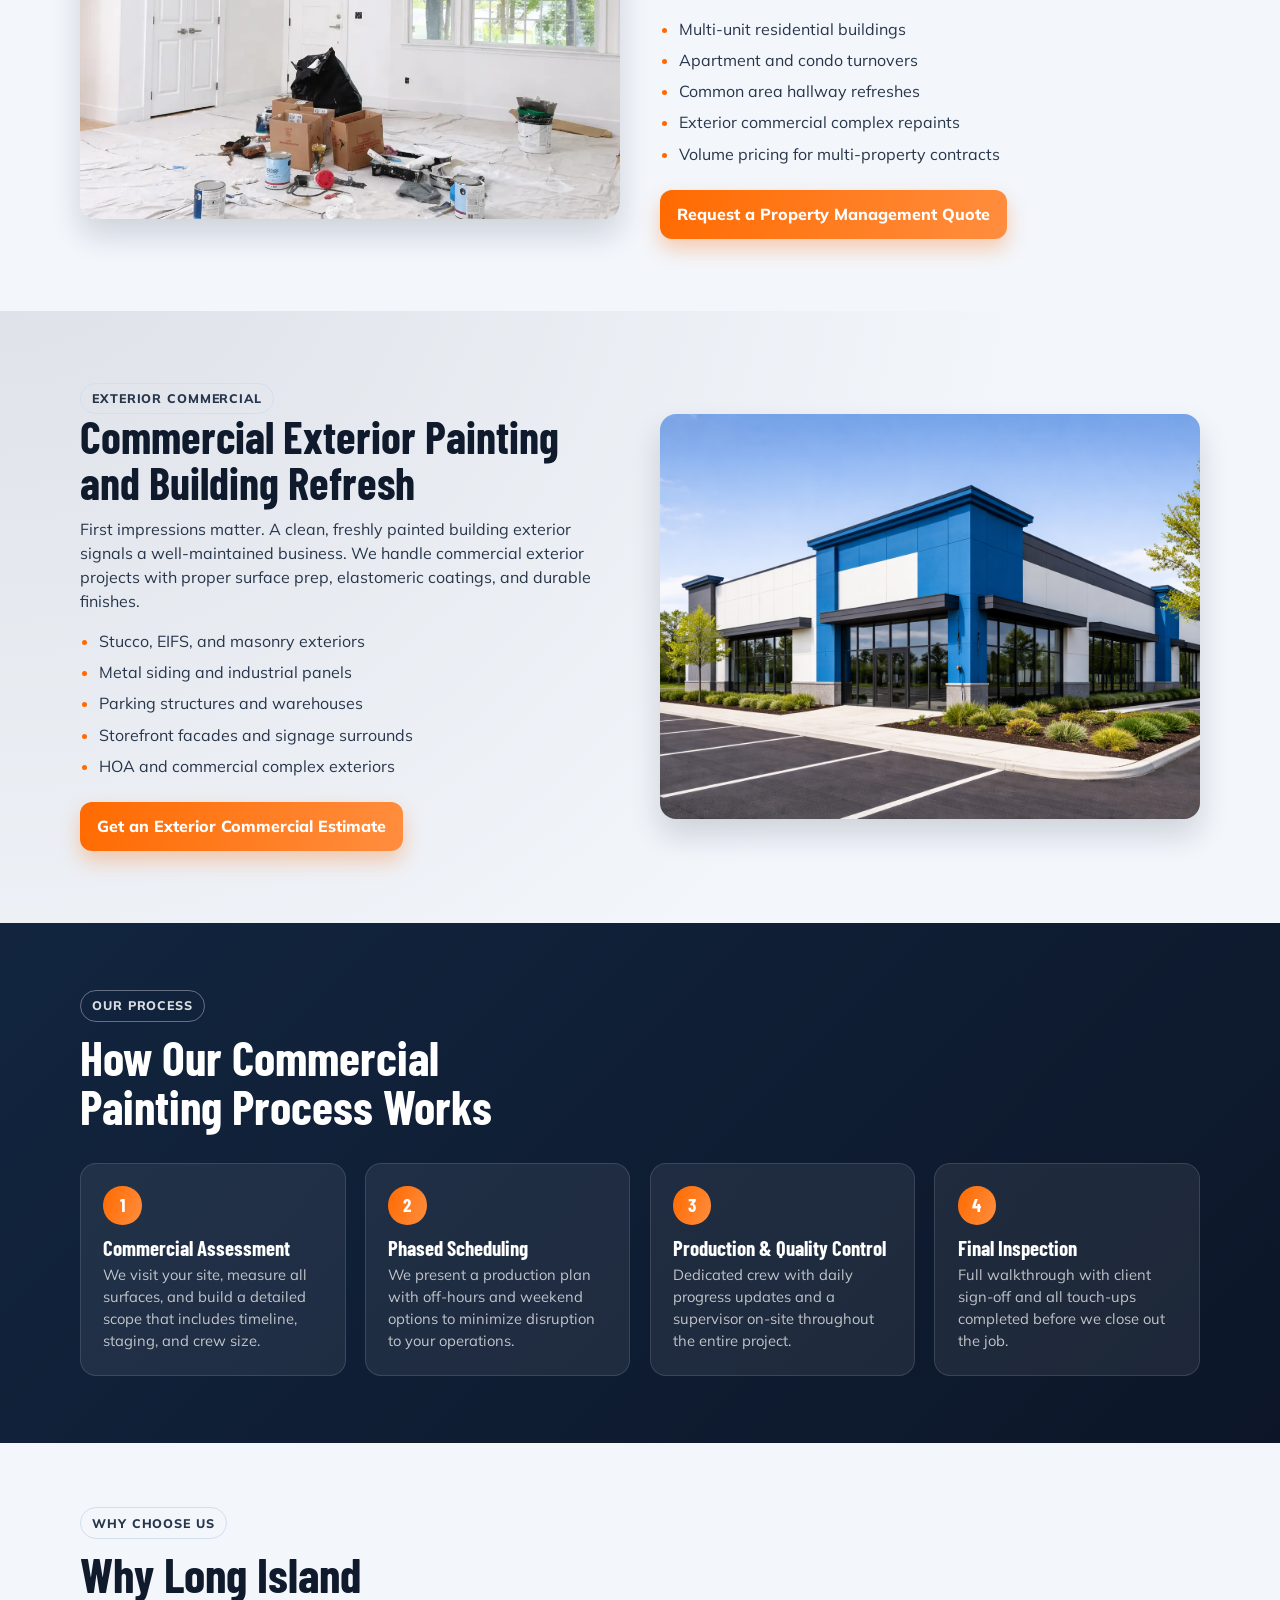
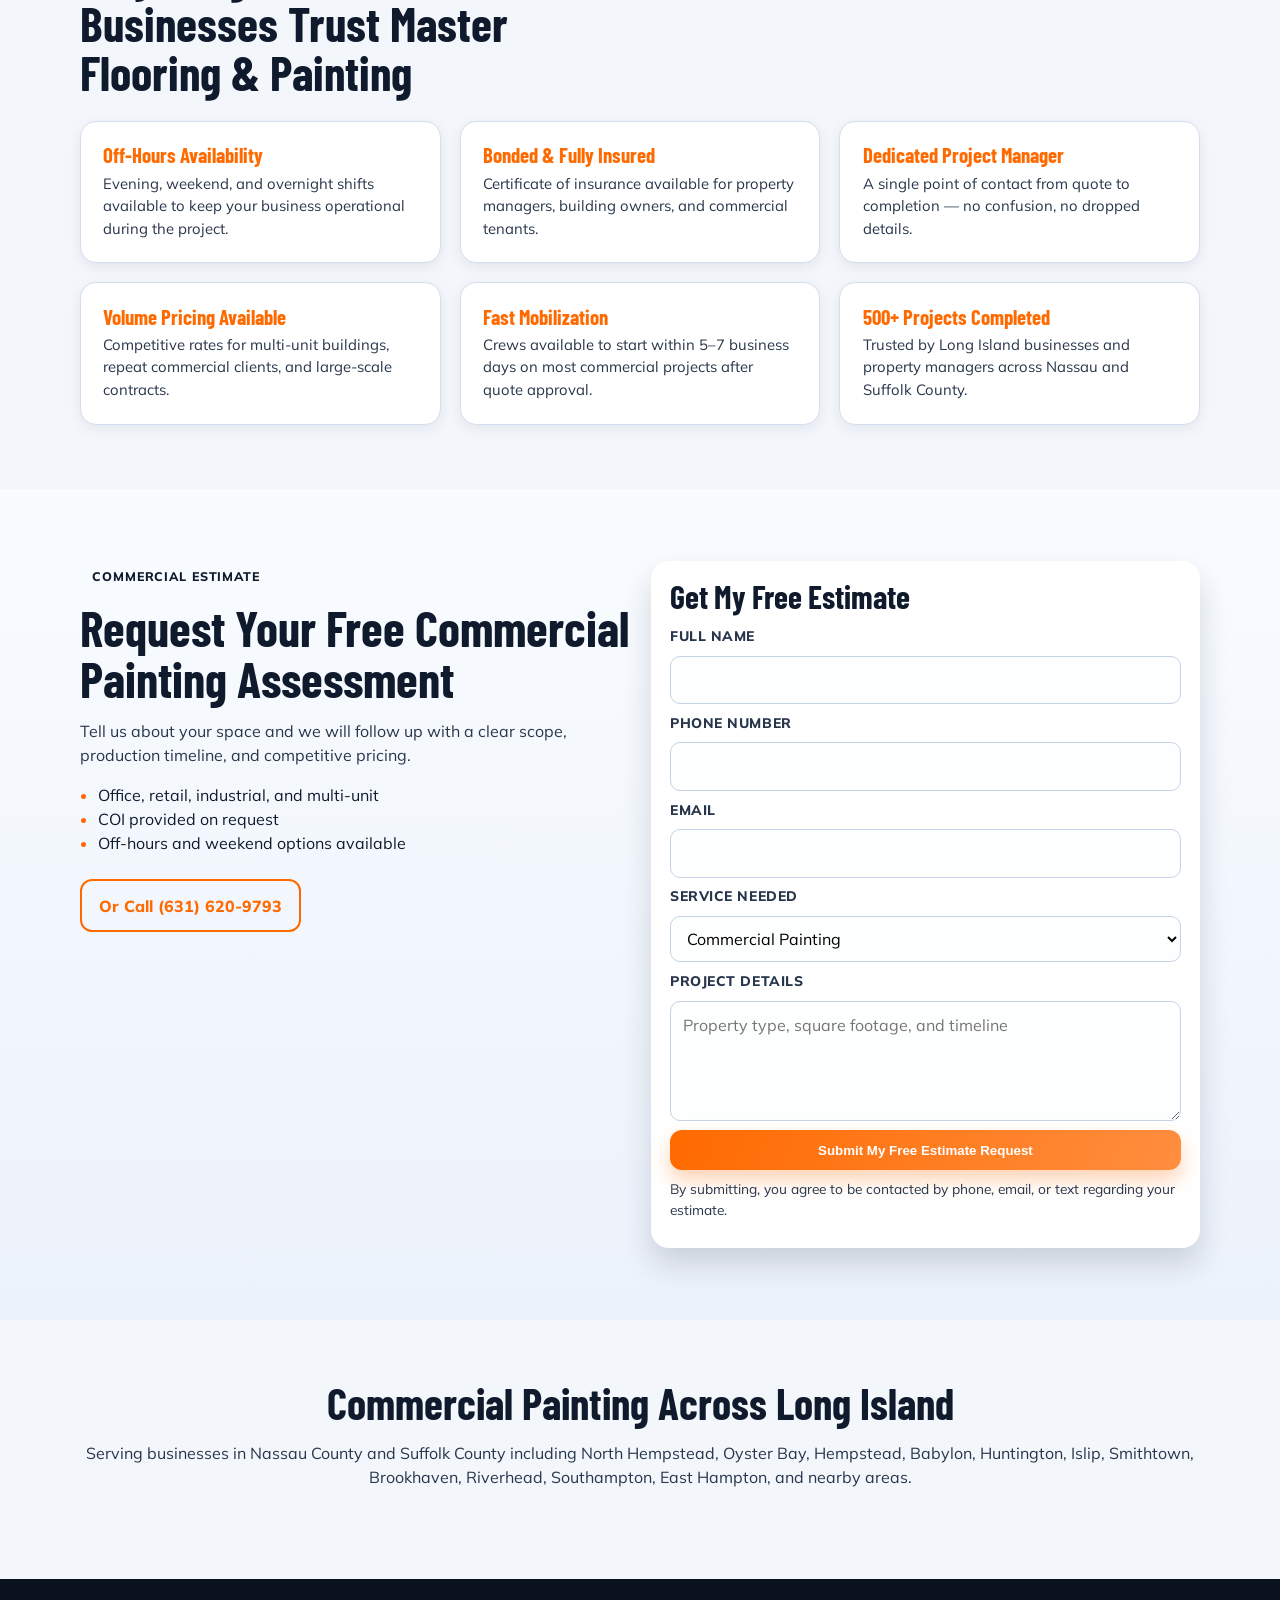
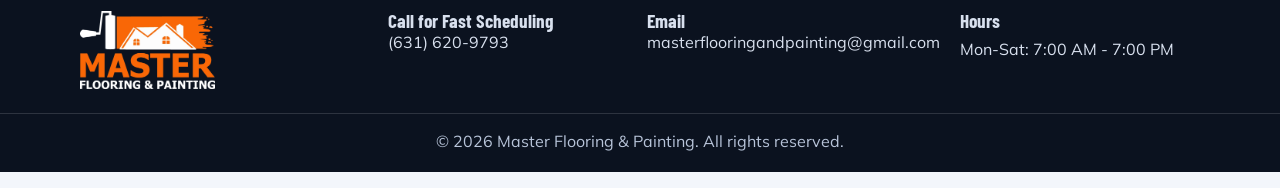
==== commit df9b8641: "Fix nav text artifacts around Contact links" ====
--- a/commercial-painting.html
+++ b/commercial-painting.html
@@ -43,7 +43,9 @@
         </div>
         <a href="index.html#work">Recent Work</a>
         <a href="commercial-painting.html">Commercial</a>
-        <a href="reviews.html">Reviews</a>`r`n        <a href="contact.html">Contact</a>`r`n        <a href="#estimate">Free Estimate</a>
+        <a href="reviews.html">Reviews</a>
+        <a href="contact.html">Contact</a>
+        <a href="#estimate">Free Estimate</a>
       </nav>
       <a class="btn btn--primary" href="tel:+16316209793">Call Now</a>
     </div>
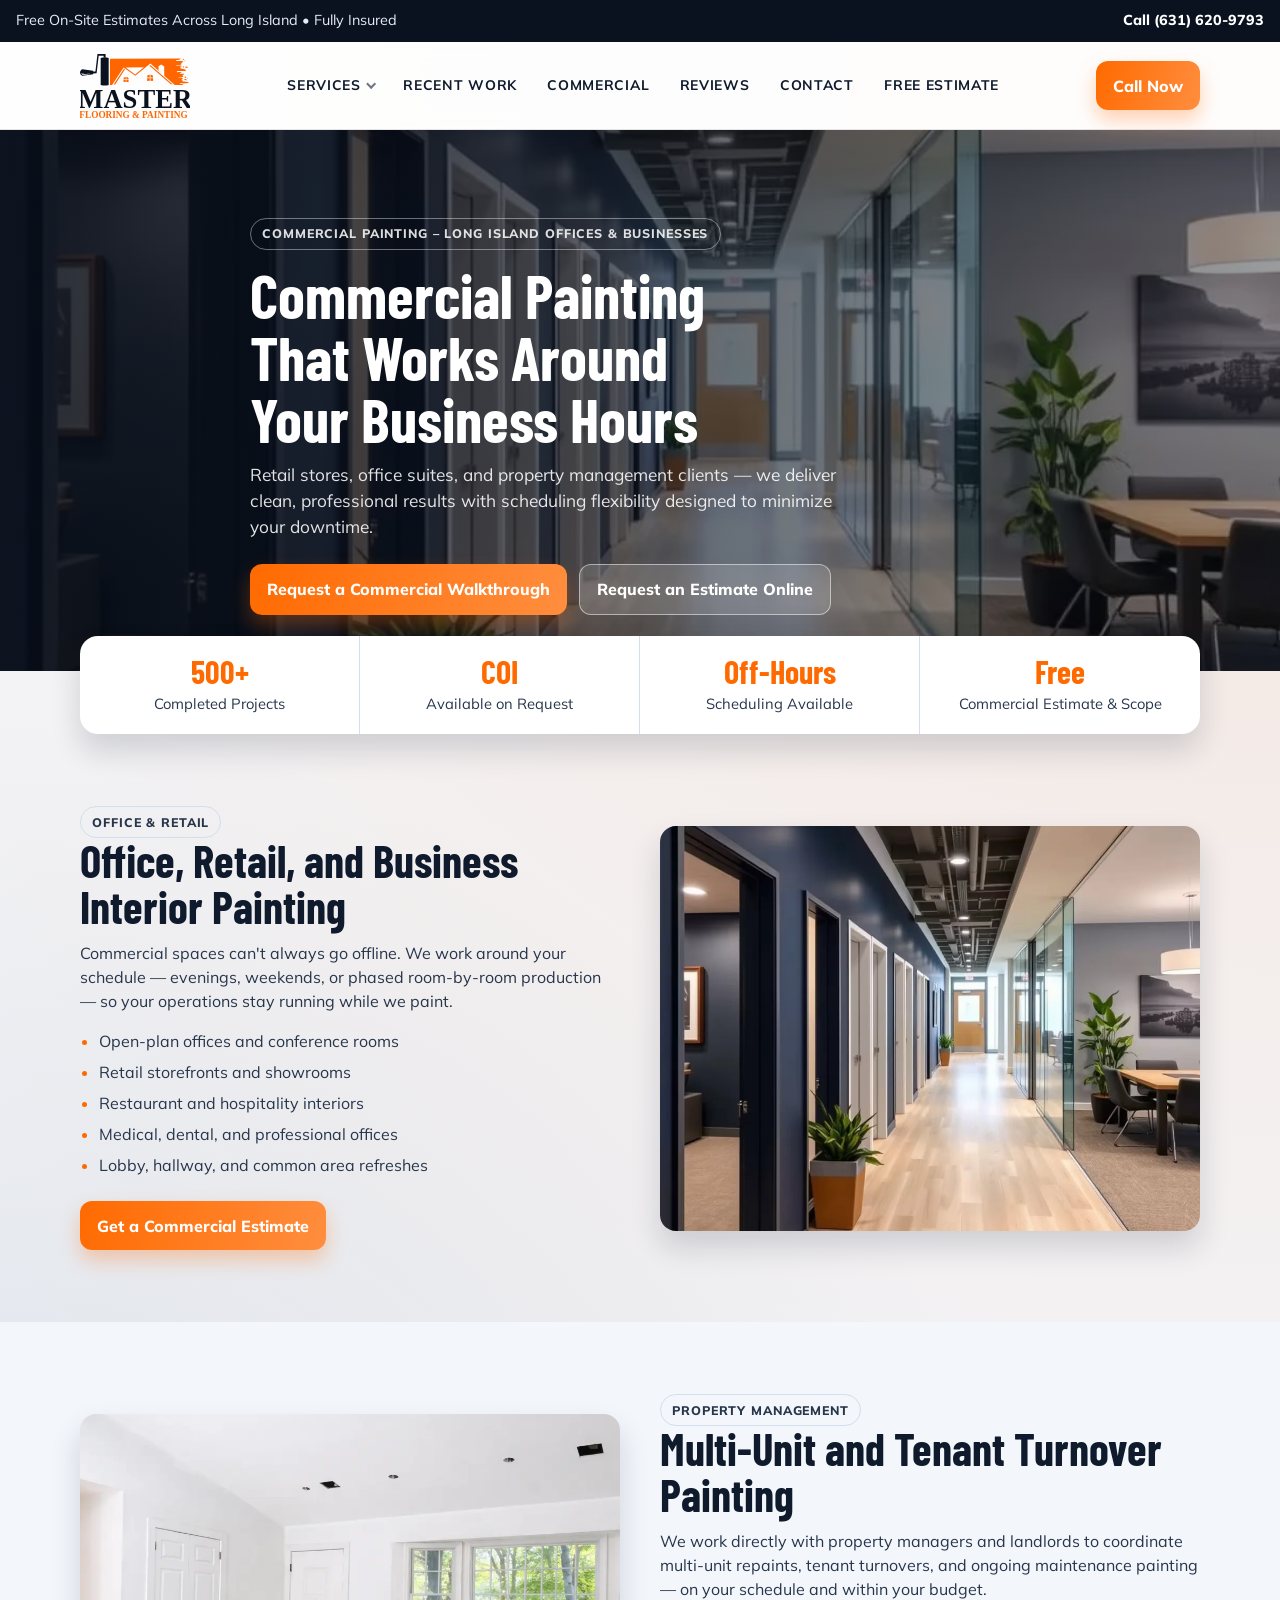
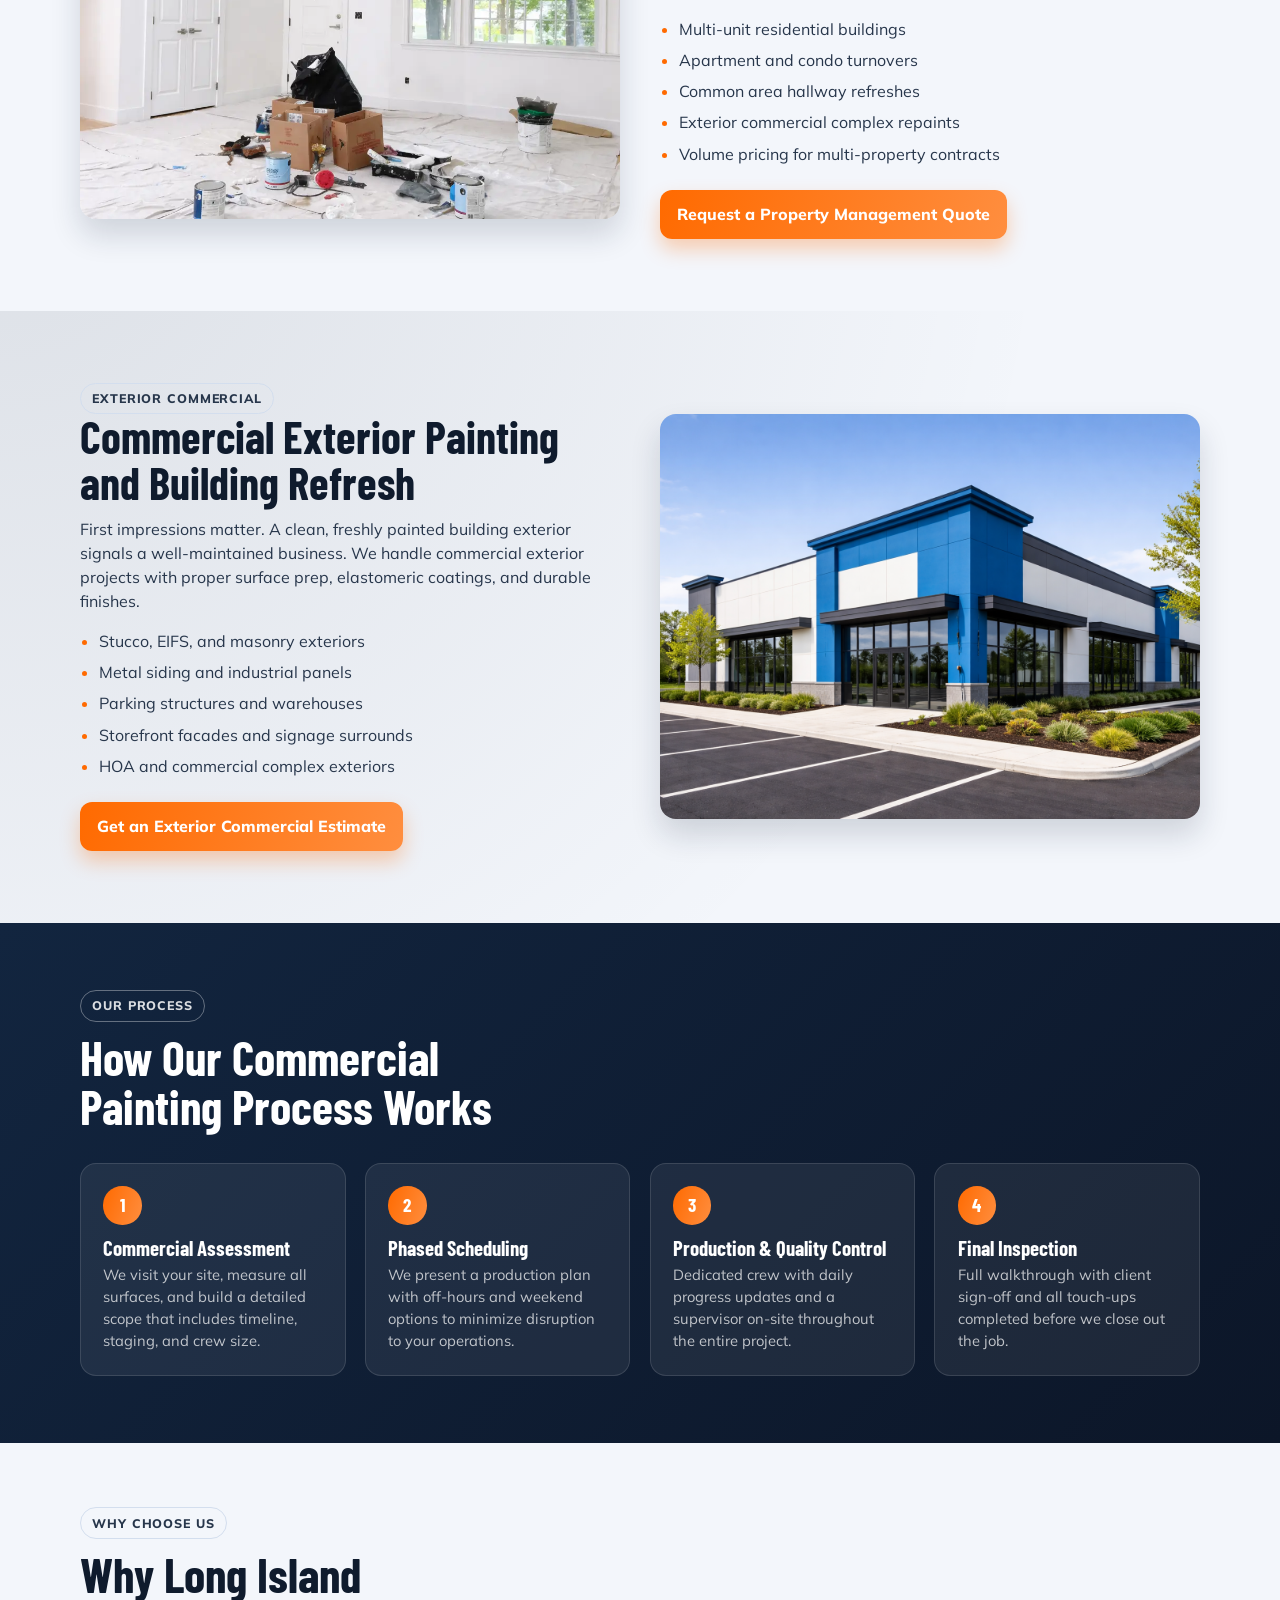
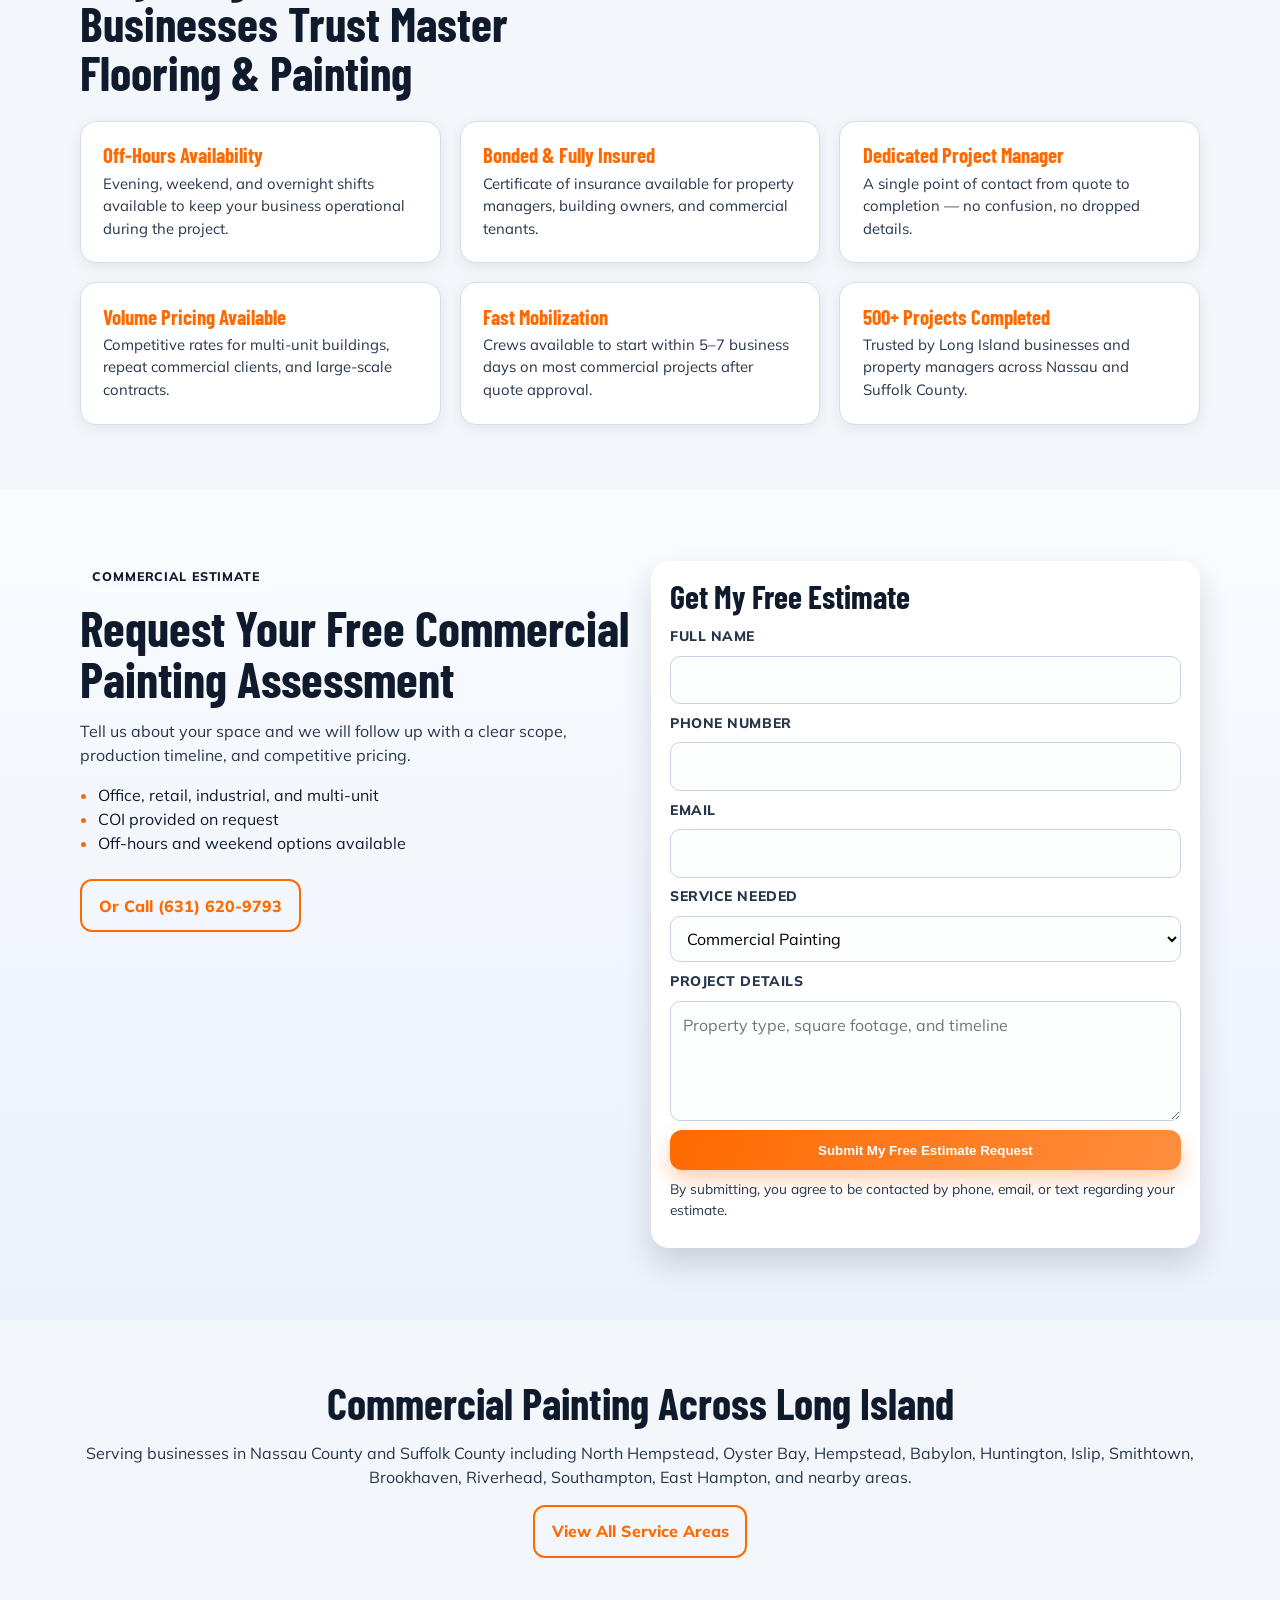
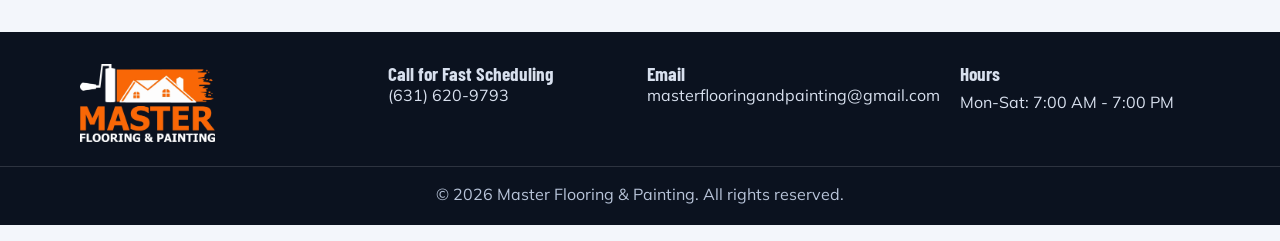
==== commit ff50ba4c: "changes" ====
--- a/commercial-painting.html
+++ b/commercial-painting.html
@@ -258,6 +258,7 @@
     <section class="service-area container">
       <h2>Commercial Painting Across Long Island</h2>
       <p>Serving businesses in Nassau County and Suffolk County including North Hempstead, Oyster Bay, Hempstead, Babylon, Huntington, Islip, Smithtown, Brookhaven, Riverhead, Southampton, East Hampton, and nearby areas.</p>
+      <a class="btn btn--ghost-dark" href="service-areas.html">View All Service Areas</a>
     </section>
 
   </main>
--- a/styles.css
+++ b/styles.css
@@ -469,6 +469,10 @@
 .estimate {
   background: linear-gradient(180deg, #f9fcff 0%, #ecf2fb 100%);
   padding-block: 4.5rem;
+}
+
+#estimate {
+  scroll-margin-top: 7.5rem;
 }
 
 .estimate__grid {
